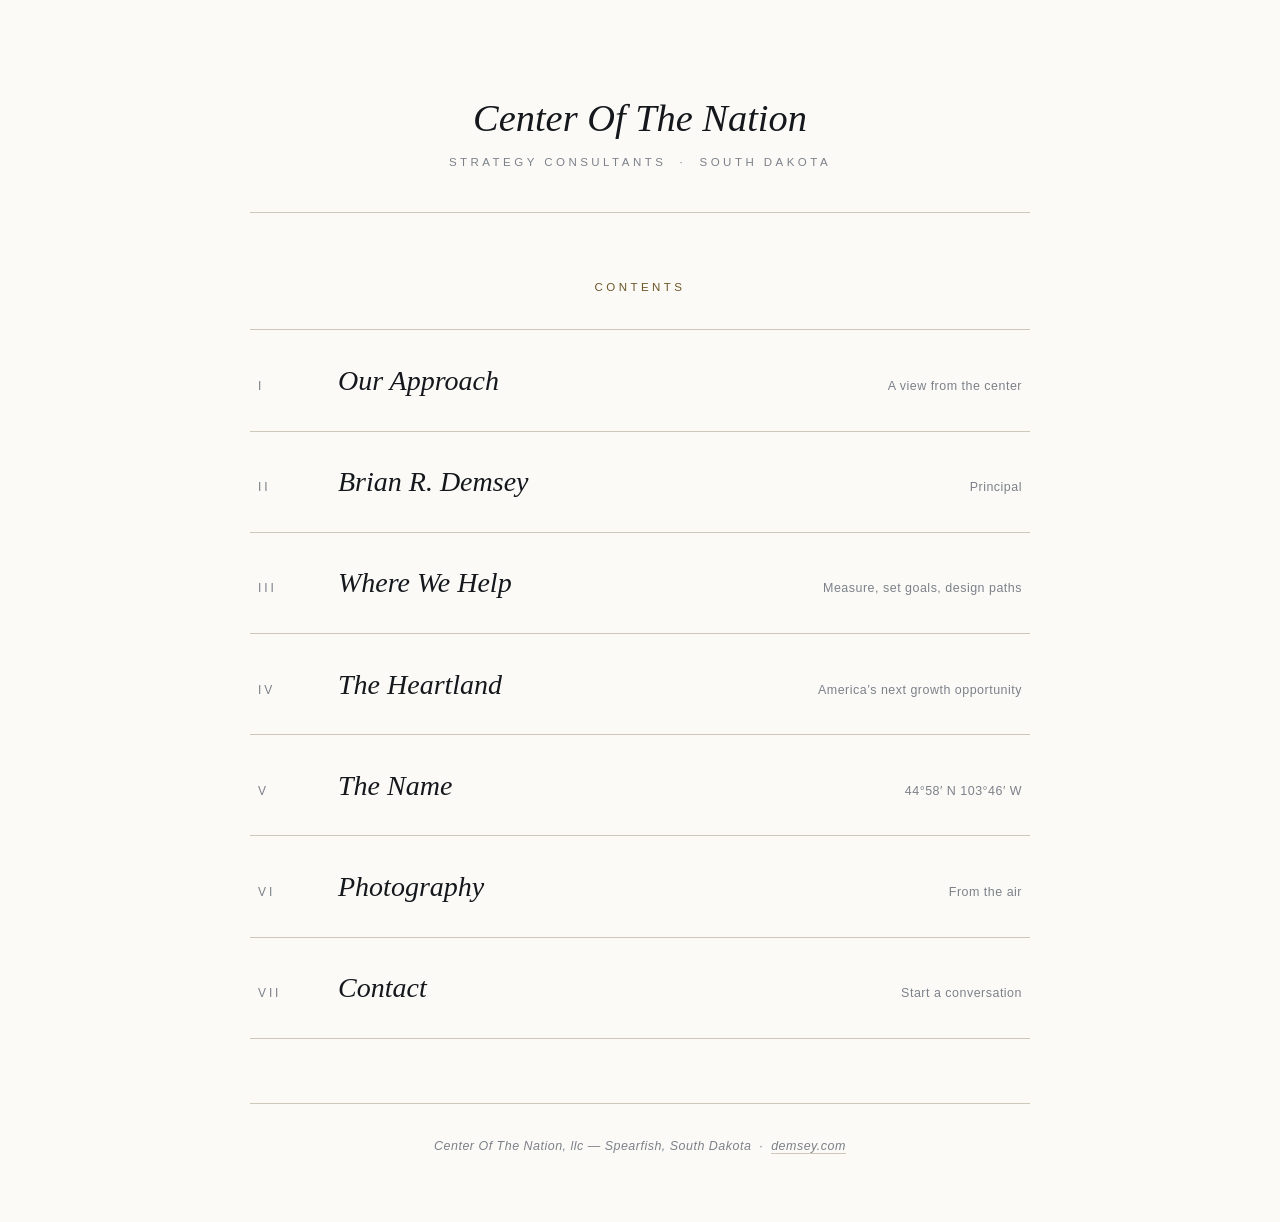
==== public/contents.html @ 354f13a3 "Photography: add deer photo with caption Co-Authored-By: Claude Sonnet 5.5 <noreply@anthropic.com> C" ====
<!DOCTYPE html>
<html lang="en">
<head>
  <meta charset="utf-8">
  <meta name="viewport" content="width=device-width, initial-scale=1">
  <title>Center Of The Nation — Strategy Consultants</title>
  <meta name="description" content="Center Of The Nation is a strategy consulting firm in the northern Black Hills of South Dakota. A 360 degree view, well researched and thought out, far from the big cities.">
  <meta name="author" content="Brian Demsey">
  <link rel="canonical" href="https://centeronstrategy.com/contents.html">
  <link rel="icon" href="assets/favicon.svg" type="image/svg+xml">

  <!-- Open Graph -->
  <meta property="og:type" content="website">
  <meta property="og:site_name" content="Center Of The Nation">
  <meta property="og:title" content="Center Of The Nation — Strategy Consultants">
  <meta property="og:description" content="A strategy consulting firm in the northern Black Hills of South Dakota. A 360 degree view, well researched and thought out.">
  <meta property="og:url" content="https://4458n10346w.com/">
    <meta property="og:locale" content="en_US">
  <meta name="twitter:card" content="summary_large_image">

  <link rel="stylesheet" href="site.css">
</head>
<body class="view-contents">

  <!-- ===================== VIEW: TABLE OF CONTENTS ===================== -->
  <section class="view toc-view" data-view="contents">
    <div class="toc-wrap">
      <div class="toc-brand">
        <div class="toc-brand-line">Center Of The Nation</div>
        <div class="toc-brand-sub">Strategy Consultants &nbsp;·&nbsp; South Dakota</div>
      </div>
      <div class="toc-eyebrow">Contents</div>
      <ol class="toc-list">
        <li>
          <a href="#firm" data-nav="firm">
            <span class="toc-num">I</span>
            <span class="toc-title">Our Approach</span>
            <span class="toc-hint">A view from the center</span>
          </a>
        </li>
        <li>
          <a href="#principal" data-nav="principal">
            <span class="toc-num">II</span>
            <span class="toc-title">Brian R. Demsey</span>
            <span class="toc-hint">Principal</span>
          </a>
        </li>
        <li>
          <a href="#work" data-nav="work">
            <span class="toc-num">III</span>
            <span class="toc-title">Where We Help</span>
            <span class="toc-hint">Measure, set goals, design paths</span>
          </a>
        </li>
        <li>
          <a href="#heartland" data-nav="heartland">
            <span class="toc-num">IV</span>
            <span class="toc-title">The Heartland</span>
            <span class="toc-hint">America&rsquo;s next growth opportunity</span>
          </a>
        </li>
        <li>
          <a href="#name" data-nav="name">
            <span class="toc-num">V</span>
            <span class="toc-title">The Name</span>
            <span class="toc-hint">44°58′ N 103°46′ W</span>
          </a>
        </li>
        <li>
          <a href="#photography" data-nav="photography">
            <span class="toc-num">VI</span>
            <span class="toc-title">Photography</span>
            <span class="toc-hint">From the air</span>
          </a>
        </li>
        <li>
          <a href="#contact" data-nav="contact">
            <span class="toc-num">VII</span>
            <span class="toc-title">Contact</span>
            <span class="toc-hint">Start a conversation</span>
          </a>
        </li>
      </ol>
      <div class="toc-footer">
        <div>Center Of The Nation, llc &mdash; Spearfish, South Dakota &nbsp;·&nbsp; <a href="https://demsey.com">demsey.com</a></div>
      </div>
    </div>
  </section>

  <!-- ===================== VIEW: I · CENTER OF THE NATION (THE FIRM) ===================== -->
  <section class="view section" data-view="firm">
    <div class="reading">
      <div class="eyebrow">I &nbsp;·&nbsp; Our Approach</div>
      <h2>A view from the center.</h2>
      <p class="opening">
        Center Of The Nation is a strategy consulting firm in the northern Black Hills of South Dakota, a short drive from the geographic center of the United States. Stand at that point, 44°58′ north, 103°46′ west, and every direction lies open before you. Nothing pulls you east or west, north or south. That is where we begin every engagement.
      </p>

      <h3>Three hundred sixty degrees</h3>
      <p>
        A strategy is only as good as the view behind it. Before we recommend anything, we look in every direction: customers and competitors, employees and owners, regulators and critics, the market as it is and as it is likely to become. We are neither left nor right. We hold no house view, follow no ideology, and have no product to sell. Our only interest is the decision in front of you.
      </p>

      <h3>Well researched</h3>
      <p>
        We start with the evidence, not the conclusion. We go to primary sources, build the numbers ourselves, and test them against the goals they have to support. When the facts are uncertain, we say so plainly and show how much it matters. You will always know what we know, what we don't, and how we got from one to the other.
      </p>

      <h3>Thought out</h3>
      <p>
        Good advice takes time. Our work is done by senior people who think a problem through rather than run it through a template. Every recommendation comes with its reasoning laid out, so you can challenge it, defend it to your board, and act on it with confidence.
      </p>

      <h3>Far from the big cities</h3>
      <p>
        We work from the northern Black Hills, a long way from the conference rooms of New York, Boston, and Washington, and from the consensus that forms inside them. Distance brings perspective. Out here, the horizon is wide, the noise is low, and there is room to think. We meet clients wherever they are, in person or across the table on a screen, and we bring that clarity with us.
      </p>

      <div class="panel">
        <div class="panel-eyebrow">The balance point</div>
        <p style="margin:0">The geographic center is the one place where all fifty states are held in balance. It is not a compromise between them. It is the point from which the whole can be seen. That is the view we offer our clients.</p>
      </div>

      <nav class="back-to-toc"><a href="#contents" data-nav="contents">Return to Contents</a></nav>
    </div>
  </section>

  <!-- ===================== VIEW: II · BRIAN R. DEMSEY ===================== -->
  <section class="view section section-alt" data-view="principal">
    <div class="reading">
      <div class="eyebrow">II &nbsp;·&nbsp; Principal</div>
      <h2>Brian R. Demsey.</h2>
      <p class="opening">
        For decades Brian has built things from a blank page: firms, systems, and companies. An actuary by training, he measures the risk before he takes it.
      </p>
      <p>Six examples show the range of the work.</p>

      <h3>An actuarial consulting firm, from scratch</h3>
      <p>
        He founded Brian R. Demsey &amp; Associates and built it from scratch into a practice providing actuarial consulting and technology advice to clients in insurance, healthcare, and financial services.
      </p>

      <h3>Demsey, Filliger &amp; Associates</h3>
      <p>
        The firm went on to provide actuarial services to more than 400 public sector entities, valuing the health and retirement benefits they had promised their employees and helping them plan to pay for them.
      </p>

      <h3>Partner, Ernst &amp; Young</h3>
      <p>
        For years he was a partner with Ernst &amp; Young, where he built a practice and managed a team of actuaries and executive compensation consultants.
      </p>

      <h3>The first benefits portal in the Fortune 100</h3>
      <p>
        He led the building of a unified benefits portal that gave employees one place to see and manage their benefits. It was the first of its kind among Fortune 100 companies.
      </p>

      <h3>RemoteNet Corporation</h3>
      <p>
        He founded RemoteNet to manage the computer networks of small companies remotely, giving them dependable support without an IT department of their own. Northrop Grumman also retained its services.
      </p>

      <h3>Hallucinations.cloud</h3>
      <p>
        His current venture puts the same question to eight leading AI language models at once, compares their answers, and derives the most accurate response. It is a practical answer to a troubling problem: machines that answer with complete confidence and are sometimes wrong.
      </p>

      <p class="fine-print">
        Brian Demsey is the author of <em>I Found the Bug! What AI Gets Right, What It Gets Wrong, and What We Can Do About It</em> (BRD Press, 2026). He has served on the boards of the Beckman Laser Institute, the Children's Hospital at Mission Viejo, and the Capistrano Unified School District, and lives in Spearfish, South Dakota.
      </p>

      <nav class="back-to-toc"><a href="#contents" data-nav="contents">Return to Contents</a></nav>
    </div>
  </section>

  <!-- ===================== VIEW: III · WHERE WE HELP ===================== -->
  <section class="view section" data-view="work">
    <div class="reading">
      <div class="eyebrow">III &nbsp;·&nbsp; Where We Help</div>
      <h2>Measure. Set goals. Design paths.</h2>
      <p class="opening">
        Every city and every business has strengths that already work. We measure them, help you set goals for the future, and design the paths that meet or exceed those goals.
      </p>

      <h3>Measure the strengths</h3>
      <p>
        We begin with a baseline of what the city or business already does well, drawn from its own data and published sources, with the measures stated plainly.
      </p>

      <h3>Set the goals</h3>
      <p>
        With the board and its leaders, we define where the community or company wants to be, and by when. A few goals, each with a measure and a date.
      </p>

      <h3>Design the paths</h3>
      <p>
        For each goal we lay out the routes that meet or exceed it, with the steps, partners, and checkpoints along the way, and we report progress on a regular schedule.
      </p>

      <h3>Education: what the future will require</h3>
      <p>
        The skills employers need will keep changing, and that asks a great deal of the university, the schools, and the adults who retrain. We measure how well programs fit local demand, set goals for the careers graduates can build close to home, and design the links between classroom and employer.
      </p>

      <h3>Health: providers and consumers</h3>
      <p>
        Healthcare is both a service a community depends on and an industry that employs it. We measure access to care and the condition of the provider workforce, set goals for both, and design ways to recruit and keep providers and to reach consumers closer to home.
      </p>

      <h3>Financial products and services</h3>
      <p>
        The way people save, borrow, insure, and pay is changing quickly. We measure how well local institutions serve households and businesses today, set goals for access to capital and financial security across a lifetime, and design how a community keeps pace with new products and services without leaving anyone behind.
      </p>

      <h3>Real estate development</h3>
      <p>
        What gets built decides what a place becomes. We measure the land, the housing supply, and the community&rsquo;s own plan, set goals for the mix of housing, commercial, and educational space, and design phased development that fits the plan and gives builders and investors clear expectations.
      </p>

      <nav class="back-to-toc"><a href="#contents" data-nav="contents">Return to Contents</a></nav>
    </div>
  </section>

  <!-- ===================== VIEW: IV · THE HEARTLAND ===================== -->
  <section class="view section section-alt" data-view="heartland">
    <div class="reading">
      <div class="eyebrow">IV &nbsp;·&nbsp; The Heartland</div>
      <h2>America&rsquo;s next growth opportunity.</h2>
      <p class="opening">
        In October 2026 the McKinsey Institute for Economic Mobility and Heartland Forward published <em>America&rsquo;s Next Growth Opportunity: An Investment-Ready Heartland</em>. Its argument is one we see every day from the middle of the country.
      </p>
      <figure class="photo-wide photo-cover">
        <a href="https://www.mckinsey.com/institute-for-economic-mobility/our-insights/americas-next-growth-opportunity-an-investment-ready-heartland" target="_blank" rel="noopener"><img src="photos/mckinsey-heartland-cover.jpg" alt="Cover of America&rsquo;s Next Growth Opportunity: An Investment-Ready Heartland, McKinsey Institute for Economic Mobility in collaboration with Heartland Forward, October 2026" loading="lazy"></a>
        <figcaption>McKinsey Institute for Economic Mobility and Heartland Forward, October 2026.</figcaption>
      </figure>
      <p>
        The report defines the heartland as twenty states across the center of the United States. Together they would rank as the third largest economy in the world, yet they draw only a small share of the nation&rsquo;s investment capital.
      </p>
      <figure class="photo-wide">
        <img src="photos/mckinsey-heartland-map.png" alt="Exhibit 1 from the report: map of the twenty heartland states, including South Dakota, with figures comparing the region&rsquo;s share of GDP, population, and micropolitan areas to its share of venture capital and fixed-capital lending" loading="lazy">
        <figcaption>Exhibit 1. Source: McKinsey &amp; Company, <em>America&rsquo;s Next Growth Opportunity: An Investment-Ready Heartland</em>, October 2026.</figcaption>
      </figure>
      <ul class="figures">
        <li>
          <span class="fig">35%</span>
          <span class="fig-text"><strong>Of U.S. GDP.</strong> The heartland produces more than a third of the nation&rsquo;s economic output.</span>
        </li>
        <li>
          <span class="fig">39%</span>
          <span class="fig-text"><strong>Of Americans.</strong> More than a third of the country lives there.</span>
        </li>
        <li>
          <span class="fig">~10%</span>
          <span class="fig-text"><strong>Of venture capital.</strong> Yet it received only about a tenth of U.S. venture investment from 2019 to 2024, and less than a third of fixed-capital lending.</span>
        </li>
        <li>
          <span class="fig">60%</span>
          <span class="fig-text"><strong>Of smaller cities.</strong> More than 60 percent of the nation&rsquo;s 538 micropolitan areas are in the heartland.</span>
        </li>
      </ul>

      <h3>Readiness, not just capital</h3>
      <p>
        The authors find that communities with similar assets often see very different results. What separates them is not what they have but how well they organize it into opportunities an investor can act on. The report measures this readiness in three dimensions: the economy, the community, and coordination among the institutions that serve it.
      </p>

      <h3>Why it matters to us</h3>
      <p>
        This is the work we were built for. Center Of The Nation helps communities, employers, and investors in the heartland take an honest measure of where they stand, decide where to focus, and make the case for investment with evidence rather than optimism.
      </p>

      <p class="fine-print">
        Figures are from the report. Read the full report at <a href="https://www.mckinsey.com/institute-for-economic-mobility/our-insights/americas-next-growth-opportunity-an-investment-ready-heartland" target="_blank" rel="noopener">mckinsey.com</a>.
      </p>

      <nav class="back-to-toc"><a href="#contents" data-nav="contents">Return to Contents</a></nav>
    </div>
  </section>

  <!-- ===================== VIEW: V · THE NAME ===================== -->
  <section class="view section" data-view="name">
    <div class="reading">
      <div class="eyebrow">V &nbsp;·&nbsp; The Name</div>
      <h2>44°58′ N 103°46′ W.</h2>
      <p class="opening">
        About twenty miles north of Belle Fourche, South Dakota, in a pasture in Butte County, lies the geographic center of the United States: all fifty states, from Maine to Hawaii and Alaska.
      </p>
      <p>
        Its coordinates are 44°58′ north, 103°46′ west. Written without the symbols, they become this address: 4458N 10346W. The firm takes its name from the place.
      </p>
      <p>
        There is no town at the center, only a survey marker, a flag, and open prairie in every direction. It is a fitting reminder of how we work: no pull toward any coast or camp, and a clear view of the whole.
      </p>
      <nav class="back-to-toc"><a href="#contents" data-nav="contents">Return to Contents</a></nav>
    </div>
  </section>

  <!-- ===================== VIEW: VI · PHOTOGRAPHY ===================== -->
  <section class="view section section-alt" data-view="photography">
    <div class="reading">
      <div class="eyebrow">VI &nbsp;·&nbsp; Photography</div>
      <h2>From the air.</h2>
      <p>
        The view on the opening page looks down on the middle of the continent. The ring at its center marks 44°58′N 103°46′W, just east of where Montana, Wyoming, and South Dakota meet.
      </p>
      <p>
        Drone photography of the marker and the surrounding prairie is coming soon.
      </p>
      <figure class="photo-wide">
        <div class="map-frame">
          <img src="photos/hero-aerial.jpg" alt="Satellite view of the western and central United States with state outlines, centered on the geographic center of the nation" loading="lazy">
          <div class="hero-mark map-mark" aria-hidden="true"></div>
        </div>
        <figcaption>Satellite view centered on 44°58′N 103°46′W. Imagery: Esri, Maxar, Earthstar Geographics. State boundaries: U.S. Census Bureau.</figcaption>
      </figure>
      <h2 class="subhead-ground">And from the ground.</h2>
      <figure class="photo-wide photo-deer">
        <img src="photos/deer-looking-back.jpg" alt="A mule deer buck with velvet antlers looks back over its shoulder in tall grass at sunrise, with the hills of the northern Black Hills behind" width="1667" height="943" loading="lazy">
        <figcaption>Taken less than ten feet from our home in Spearfish with views to Wyoming and North Dakota.</figcaption>
      </figure>
      <figure class="photo-wide photo-collage">
        <img src="photos/eschenbaum-farm-collage-alt.jpg?v=2" alt="Three photographs from 172nd Street near Orient, South Dakota: a painted rock with eyes in a pasture, a rock painted as a cat beside a harvested field, and the Eschenbaum mailbox in tall grass" loading="lazy">
        <figcaption>Along 172nd Street, Orient, South Dakota. July 2022.</figcaption>
      </figure>
      <nav class="back-to-toc"><a href="#contents" data-nav="contents">Return to Contents</a></nav>
    </div>
  </section>

  <!-- ===================== VIEW: VII · CONTACT ===================== -->
  <section class="view section" data-view="contact">
    <div class="reading">
      <div class="eyebrow">VII &nbsp;·&nbsp; Contact</div>
      <h2>Start a conversation.</h2>
      <p>
        Tell us a little about the decision in front of you. Messages come directly to Brian Demsey in Spearfish, South Dakota, and every one receives a reply.
      </p>
      <form class="inquire-form" id="contact-form" action="https://api.web3forms.com/submit" method="POST">
                <input type="hidden" name="access_key" value="094b4d7e-981d-46a7-bbdc-254071bdde27">
        <input type="hidden" name="subject" value="Center Of The Nation - inquiry">
        <input type="hidden" name="from_name" value="4458n10346w.com">
        <input type="checkbox" name="botcheck" class="botcheck" tabindex="-1" autocomplete="off">
        <div class="row">
          <div class="field">
            <label for="f-name">Name</label>
            <input type="text" id="f-name" name="name" required>
          </div>
          <div class="field">
            <label for="f-email">Email</label>
            <input type="email" id="f-email" name="email" required>
          </div>
        </div>
        <div class="field">
          <label for="f-message">Message</label>
          <textarea id="f-message" name="message" required></textarea>
        </div>
        <button type="submit" class="submit">Send</button>
        <p class="form-note" id="form-note" role="status" aria-live="polite"></p>
      </form>
      <nav class="back-to-toc"><a href="#contents" data-nav="contents">Return to Contents</a></nav>
      <div class="section-footer">&copy; 2026 Center Of The Nation, llc</div>
    </div>
  </section>

  <script>
    // View routing: one section visible at a time, driven by the URL hash
    (function () {
      var views = document.querySelectorAll('[data-view]');
      var VALID = {};
      views.forEach(function (v) { VALID[v.getAttribute('data-view')] = v; });

      function show(name, opts) {
        opts = opts || {};
        if (!VALID[name]) name = 'contents';
        views.forEach(function (v) {
          v.classList.toggle('active', v.getAttribute('data-view') === name);
        });
        document.body.className = 'view-' + name;
        window.scrollTo(0, 0);
        if (opts.updateHash !== false) {
          var newHash = (name === 'contents') ? '' : ('#' + name);
          if (('#' + name) !== location.hash && !(name === 'contents' && !location.hash)) {
            history.pushState({ view: name }, '', newHash || location.pathname);
          }
        }
      }

      function currentFromHash() {
        var h = location.hash.replace('#', '');
        return VALID[h] ? h : 'contents';
      }

      document.addEventListener('click', function (ev) {
        var a = ev.target.closest('[data-nav]');
        if (!a) return;
        ev.preventDefault();
        show(a.getAttribute('data-nav'), { updateHash: true });
      });

      window.addEventListener('popstate', function () {
        show(currentFromHash(), { updateHash: false });
      });

      show(currentFromHash(), { updateHash: false });
    })();

    // Contact form via Web3Forms
    (function () {
      var form = document.getElementById('contact-form');
      var note = document.getElementById('form-note');
      var button = form.querySelector('button[type="submit"]');
      form.addEventListener('submit', function (e) {
        e.preventDefault();
        button.disabled = true;
        note.className = 'form-note';
        note.textContent = 'Sending...';
        fetch(form.action, {
          method: 'POST',
          headers: { 'Accept': 'application/json' },
          body: new FormData(form)
        }).then(function (r) { return r.json(); }).then(function (data) {
          if (!data.success) throw new Error(data.message || 'Send failed');
          form.reset();
          note.className = 'form-note ok';
          note.textContent = 'Thank you. Your message was sent.';
        }).catch(function () {
          note.className = 'form-note err';
          note.textContent = 'Sorry, your message could not be sent. Please email bdemsey@gmail.com.';
        }).then(function () {
          button.disabled = false;
        });
      });
    })();
  </script>

</body>
</html>
---- public/site.css ----
/* =====================================================
   4458n10346w.com — the geographic center of the United States
   Landing gate, table of contents, one reading view per section.
   Serif body, restrained brass accent, generous air.
   ===================================================== */

:root {
  --bg: #fbfaf7;
  --bg-deep: #f2eee5;
  --ink: #14171b;
  --ink-soft: #3a3f47;
  --muted: #7c8189;
  --line: #cec8b8;
  --accent: #9a7c3f;
  --accent-deep: #6d5628;
  --max-page: 1200px;
  --reading: 660px;
  --serif: "Cormorant Garamond", "Garamond", "Sabon", "Iowan Old Style", "Georgia", Cambria, "Times New Roman", serif;
  --sans: "Inter", -apple-system, BlinkMacSystemFont, "Segoe UI", Roboto, Helvetica, Arial, sans-serif;
}

* { box-sizing: border-box; }
html, body { margin: 0; padding: 0; }

/* ===================== VIEW ROUTING ===================== */
.view { display: none !important; }
.view.active { display: block !important; }

body {
  background: var(--bg);
  color: var(--ink);
  font-family: var(--serif);
  font-size: 19px;
  line-height: 1.75;
  font-feature-settings: "liga" on, "onum" on;
  -webkit-font-smoothing: antialiased;
  -moz-osx-font-smoothing: grayscale;
}

a { color: var(--ink); text-decoration: none; }
a:hover { color: var(--accent-deep); }
img { max-width: 100%; height: auto; display: block; }
::selection { background: var(--accent); color: #fff; }

/* ===================== HERO / GATE ===================== */
.hero {
  position: relative;
  width: 100%;
  height: 100vh;
  min-height: 560px;
  overflow: hidden;
  background: #000;
}
.hero > img {
  width: 100%;
  height: 100%;
  object-fit: cover;
  object-position: center center;
}
.hero::after {
  content: "";
  position: absolute;
  inset: 0;
  background: linear-gradient(to bottom, rgba(0,0,0,0.15) 0%, rgba(0,0,0,0) 35%, rgba(0,0,0,0) 55%, rgba(0,0,0,0.6) 100%);
  pointer-events: none;
}
/* Marks the exact point, which sits at the center of the aerial frame */
.hero-mark {
  position: absolute;
  left: 50%;
  top: 50%;
  width: 34px;
  height: 34px;
  margin: -17px 0 0 -17px;
  border: 1px solid rgba(255,255,255,0.85);
  border-radius: 50%;
  z-index: 1;
  pointer-events: none;
}
.hero-mark::after {
  content: "";
  position: absolute;
  left: 50%;
  top: 50%;
  width: 6px;
  height: 6px;
  margin: -3px 0 0 -3px;
  border-radius: 50%;
  background: #fff;
}
.hero-inner {
  position: absolute;
  inset: 0;
  z-index: 2;
  display: flex;
  flex-direction: column;
  align-items: flex-start;
  justify-content: flex-end;
  color: #fff;
  padding: 0 1.5rem 2.5rem 12vw;
  text-shadow: 0 2px 30px rgba(0,0,0,0.6);
}
.hero-eyebrow {
  font-style: italic;
  font-size: clamp(1.35rem, 2.6vw, 1.9rem);
  letter-spacing: 0.05em;
  color: rgba(255,255,255,0.95);
  margin-bottom: 0.5rem;
  line-height: 1.15;
}
.wordmark {
  font-weight: 400;
  font-style: italic;
  font-size: clamp(1.9rem, 4.2vw, 3rem);
  line-height: 1.1;
  margin: 0 0 0.4rem 0;
}
.wordmark-sub {
  font-family: var(--sans);
  font-size: 0.82rem;
  letter-spacing: 0.28em;
  text-transform: uppercase;
  color: rgba(255,255,255,0.9);
  margin-bottom: 1.25rem;
}
.hero-enter {
  display: inline-block;
  font-family: var(--sans);
  font-size: 0.78rem;
  letter-spacing: 0.28em;
  text-transform: uppercase;
  color: #fff;
  padding: 0.35rem 0;
  border-bottom: 1px solid rgba(255,255,255,0.6);
  transition: border-color 0.2s ease, letter-spacing 0.25s ease;
}
.hero-enter:hover {
  color: #fff;
  border-bottom-color: #fff;
  letter-spacing: 0.34em;
}
.hero-credit {
  position: absolute;
  right: 1rem;
  bottom: 0.75rem;
  z-index: 2;
  font-family: var(--sans);
  font-size: 0.65rem;
  color: rgba(255,255,255,0.6);
  letter-spacing: 0.04em;
}

/* ===================== TOC VIEW ===================== */
.toc-view {
  min-height: 100vh;
  background: var(--bg);
  padding: 6rem 1.5rem 4rem 1.5rem;
}
.toc-wrap {
  max-width: 780px;
  margin: 0 auto;
}
.toc-brand {
  text-align: center;
  margin-bottom: 4rem;
  padding-bottom: 2.5rem;
  border-bottom: 1px solid var(--line);
}
.toc-brand-line {
  font-style: italic;
  font-size: clamp(1.6rem, 3.4vw, 2.4rem);
  line-height: 1.15;
}
.toc-brand-sub {
  font-family: var(--sans);
  font-size: 0.72rem;
  letter-spacing: 0.3em;
  text-transform: uppercase;
  color: var(--muted);
  margin-top: 0.75rem;
}
.toc-eyebrow, .eyebrow {
  font-family: var(--sans);
  font-size: 0.72rem;
  letter-spacing: 0.3em;
  text-transform: uppercase;
  color: var(--accent-deep);
}
.toc-eyebrow { margin-bottom: 2rem; text-align: center; }
.eyebrow { margin-bottom: 1.75rem; }
.toc-list {
  list-style: none;
  margin: 0;
  padding: 0;
}
.toc-list li { border-bottom: 1px solid var(--line); }
.toc-list li:first-child { border-top: 1px solid var(--line); }
.toc-list a {
  display: grid;
  grid-template-columns: 3.5rem 1fr auto;
  align-items: baseline;
  gap: 1.5rem;
  padding: 1.6rem 0.5rem;
  transition: padding 0.2s ease;
}
.toc-list a:hover { padding-left: 1.5rem; }
.toc-num {
  font-family: var(--sans);
  font-size: 0.75rem;
  letter-spacing: 0.24em;
  color: var(--muted);
}
.toc-title {
  font-style: italic;
  font-size: clamp(1.35rem, 2.4vw, 1.75rem);
  color: var(--ink);
  transition: color 0.2s ease;
}
.toc-list a:hover .toc-title { color: var(--accent-deep); }
.toc-hint {
  font-family: var(--sans);
  font-size: 0.78rem;
  color: var(--muted);
  letter-spacing: 0.04em;
  text-align: right;
}
.toc-footer, .section-footer {
  text-align: center;
  font-family: var(--sans);
  font-size: 0.78rem;
  color: var(--muted);
  letter-spacing: 0.04em;
  font-style: italic;
}
.toc-footer {
  margin-top: 4rem;
  padding-top: 2rem;
  border-top: 1px solid var(--line);
}
.toc-footer a { color: var(--muted); border-bottom: 1px solid var(--line); }
.section-footer { margin-top: 2rem; }

/* ===================== READING VIEWS ===================== */
.section { padding: 8rem 1.5rem; }
.section-alt { background: var(--bg-deep); }
.reading {
  max-width: var(--reading);
  margin: 0 auto;
}
h1 { margin: 0; }
h2 {
  font-weight: 400;
  font-style: italic;
  font-size: clamp(1.9rem, 3.6vw, 2.9rem);
  line-height: 1.15;
  margin: 0 0 2rem 0;
}
h3 {
  font-weight: 400;
  font-style: italic;
  font-size: 1.45rem;
  margin: 2.5rem 0 0.75rem 0;
}
.opening {
  font-size: clamp(1.25rem, 2.2vw, 1.55rem);
  line-height: 1.6;
  color: var(--ink);
}
.section p {
  margin: 0 0 1.4rem 0;
  color: var(--ink-soft);
}
.section a:not([data-nav]) {
  color: var(--accent-deep);
  border-bottom: 1px solid var(--line);
}
.fine-print {
  font-size: 0.88rem;
  color: var(--muted);
  font-style: italic;
  margin-top: 2rem;
  padding-top: 1.5rem;
  border-top: 1px solid var(--line);
}

/* Coordinate figures (II) */
.figures {
  list-style: none;
  margin: 2.5rem 0;
  padding: 0;
  border-top: 1px solid var(--line);
}
.figures li {
  display: grid;
  grid-template-columns: 7rem 1fr;
  gap: 1.5rem;
  align-items: baseline;
  padding: 1.4rem 0;
  border-bottom: 1px solid var(--line);
}
.figures .fig {
  font-size: 2.4rem;
  line-height: 1;
  color: var(--accent-deep);
}
.figures .fig-text { color: var(--ink-soft); line-height: 1.6; }
.figures .fig-text strong { color: var(--ink); font-weight: 600; }

/* Timeline (III) */
.timeline {
  list-style: none;
  margin: 2.5rem 0 0 0;
  padding: 0;
}
.timeline li {
  display: grid;
  grid-template-columns: 5rem 1fr;
  gap: 1.5rem;
  padding: 1.6rem 0;
  border-bottom: 1px solid var(--line);
}
.timeline li:first-child { border-top: 1px solid var(--line); }
.timeline .when {
  font-family: var(--sans);
  font-size: 0.8rem;
  letter-spacing: 0.2em;
  color: var(--accent-deep);
  padding-top: 0.35rem;
}
.timeline .what { color: var(--ink-soft); line-height: 1.6; }
.timeline .what strong {
  display: block;
  font-style: italic;
  font-weight: 400;
  font-size: 1.3rem;
  color: var(--ink);
  margin-bottom: 0.3rem;
}

/* Fact panel and advisory */
.panel {
  margin: 2.5rem 0;
  padding: 2.25rem 2.5rem;
  background: #fff;
  border: 1px solid var(--line);
  position: relative;
}
.panel::before {
  content: "";
  position: absolute;
  top: -1px; left: -1px;
  width: 44px;
  height: 4px;
  background: var(--accent);
}
.panel-eyebrow {
  font-family: var(--sans);
  font-size: 0.72rem;
  letter-spacing: 0.3em;
  text-transform: uppercase;
  color: var(--accent-deep);
  margin-bottom: 1rem;
}
.panel dl { margin: 0; }
.panel dt {
  font-family: var(--sans);
  font-size: 0.7rem;
  letter-spacing: 0.24em;
  text-transform: uppercase;
  color: var(--muted);
  margin-top: 1rem;
}
.panel dt:first-child { margin-top: 0; }
.panel dd { margin: 0.15rem 0 0 0; color: var(--ink); }
.advisory {
  margin: 2.5rem 0;
  padding: 1.75rem 2rem;
  background: #fff;
  border-left: 3px solid var(--accent);
  border-top: 1px solid var(--line);
  border-right: 1px solid var(--line);
  border-bottom: 1px solid var(--line);
}
.advisory-head {
  font-family: var(--sans);
  font-size: 0.72rem;
  letter-spacing: 0.24em;
  text-transform: uppercase;
  color: var(--accent-deep);
  margin-bottom: 1rem;
}
.advisory p:last-child { margin-bottom: 0; }

/* Directions (VI) */
ol.route {
  list-style: none;
  counter-reset: step;
  margin: 2rem 0 3rem 0;
  padding: 0;
}
ol.route li {
  counter-increment: step;
  position: relative;
  padding: 0 0 1.4rem 3.4rem;
  margin: 0 0 1.4rem 0;
  border-bottom: 1px solid var(--line);
  color: var(--ink-soft);
  font-size: 1.05rem;
  line-height: 1.55;
}
ol.route li:last-child { border-bottom: none; margin-bottom: 0; padding-bottom: 0; }
ol.route li::before {
  content: counter(step);
  position: absolute;
  left: 0;
  top: 0.05em;
  width: 2.1rem;
  height: 2.1rem;
  line-height: 1.95rem;
  text-align: center;
  border: 1px solid var(--line);
  border-radius: 50%;
  font-family: var(--sans);
  font-size: 0.85rem;
  color: var(--muted);
  background: var(--bg);
}
.map-link {
  display: inline-block;
  font-family: var(--sans);
  font-size: 0.78rem;
  letter-spacing: 0.24em;
  text-transform: uppercase;
  padding: 0.5rem 0;
}

/* Photography (VIII) */
.photo-wide { margin: 3rem 0 0 0; }
.photo-wide img { width: 100%; border: 1px solid var(--line); }
.photo-cover { max-width: 340px; margin: 2.5rem auto; }
.photo-collage img { border: 0; }
.photo-wide figcaption {
  margin-top: 0.85rem;
  font-family: var(--sans);
  font-size: 0.8rem;
  color: var(--muted);
  font-style: italic;
  text-align: center;
}

/* ===================== FORM (IX) ===================== */
.inquire-form {
  margin-top: 2.5rem;
  padding: 2.75rem 2.5rem;
  background: #fff;
  border: 1px solid var(--line);
  position: relative;
}
.inquire-form::before {
  content: "";
  position: absolute;
  top: -1px; left: -1px;
  width: 44px;
  height: 4px;
  background: var(--accent);
}
.inquire-form .row {
  display: grid;
  grid-template-columns: 1fr 1fr;
  gap: 1.25rem;
}
.botcheck { display: none; }
.field { margin-bottom: 1.25rem; }
.field label {
  display: block;
  font-family: var(--sans);
  font-size: 0.7rem;
  letter-spacing: 0.24em;
  text-transform: uppercase;
  color: var(--muted);
  margin-bottom: 0.45rem;
}
.field input, .field textarea {
  width: 100%;
  padding: 0.75rem 0.9rem;
  font: inherit;
  font-size: 1rem;
  color: var(--ink);
  background: var(--bg);
  border: 1px solid var(--line);
  border-radius: 0;
  outline: none;
  transition: border-color 0.15s ease, background 0.15s ease;
}
.field input:focus, .field textarea:focus { border-color: var(--accent); background: #fff; }
.field textarea { resize: vertical; min-height: 6rem; }
.submit {
  display: inline-block;
  padding: 0.85rem 2.4rem;
  font-family: var(--sans);
  font-size: 0.78rem;
  letter-spacing: 0.24em;
  text-transform: uppercase;
  color: #fff;
  background: var(--ink);
  border: 1px solid var(--ink);
  border-radius: 0;
  cursor: pointer;
  transition: background 0.2s ease, border-color 0.2s ease;
}
.submit:hover { background: var(--accent-deep); border-color: var(--accent-deep); }
.submit:disabled { opacity: 0.6; cursor: default; }
.form-note {
  margin-top: 1.25rem;
  font-size: 0.95rem;
  color: var(--muted);
  font-style: italic;
}
.form-note.ok { color: #2a7a3f; }
.form-note.err { color: #a04040; }

/* ===================== BACK TO TOC ===================== */
.back-to-toc {
  margin-top: 5rem;
  padding-top: 2.5rem;
  border-top: 1px solid var(--line);
  text-align: center;
}
.back-to-toc a {
  display: inline-block;
  font-family: var(--sans);
  font-size: 0.75rem;
  letter-spacing: 0.28em;
  text-transform: uppercase;
  padding: 0.3rem 0;
  border-bottom: 1px solid var(--line);
  transition: border-color 0.2s ease, letter-spacing 0.25s ease;
}
.back-to-toc a:hover {
  border-bottom-color: var(--accent-deep);
  letter-spacing: 0.32em;
}

/* ===================== RESPONSIVE ===================== */
@media (max-width: 640px) {
  body { font-size: 18px; }
  .section { padding: 5rem 1.25rem; }
  .toc-view { padding: 4rem 1.25rem 3rem 1.25rem; }
  .hero-inner { padding: 0 1.25rem 3rem 1.25rem; }
  .toc-list a { grid-template-columns: 2.5rem 1fr; gap: 1rem; padding: 1.2rem 0.25rem; }
  .toc-hint { display: none; }
  .figures li { grid-template-columns: 5rem 1fr; gap: 1rem; }
  .figures .fig { font-size: 1.9rem; }
  .timeline li { grid-template-columns: 1fr; gap: 0.25rem; }
  .panel, .inquire-form { padding: 1.75rem 1.25rem; }
  .inquire-form .row { grid-template-columns: 1fr; gap: 0; }
}

@media (prefers-reduced-motion: reduce) {
  * { transition: none !important; }
}
.subhead-ground { margin-top: 4rem; }
.subhead-ground + .photo-collage { margin-top: 1.5rem; }
/* Ring over the Photography map, marking 44°58′N 103°46′W at the image center */
.map-frame { position: relative; }
.map-frame img { display: block; }
.map-mark { width: 26px; height: 26px; margin: -13px 0 0 -13px; }
.map-mark::after { width: 5px; height: 5px; margin: -2.5px 0 0 -2.5px; }
.subhead-ground + .photo-deer { margin-top: 1.5rem; }
.photo-deer { margin-bottom: 0; }
.photo-deer + .photo-collage { margin-top: 3rem; }
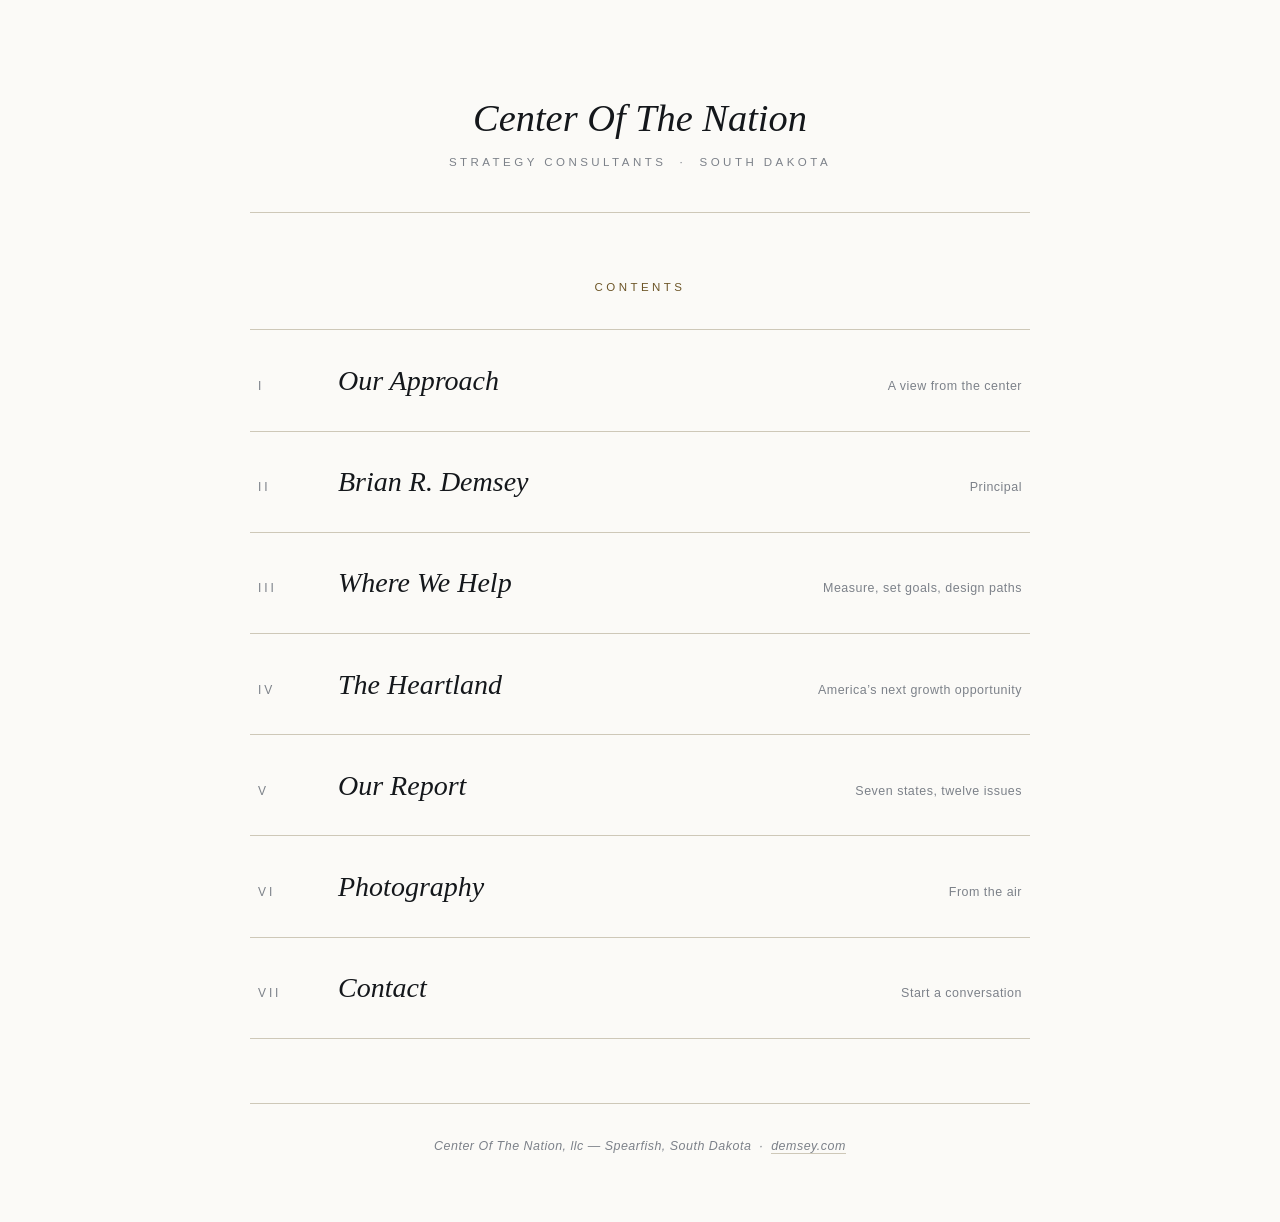
==== commit 1c19f313: "Replace The Name with Our Report: seven-state ratings chart Co-Authored-By: Claude Sonnet 5.5 <norep" ====
--- a/public/contents.html
+++ b/public/contents.html
@@ -60,10 +60,10 @@
           </a>
         </li>
         <li>
-          <a href="#name" data-nav="name">
+          <a href="#report" data-nav="report">
             <span class="toc-num">V</span>
-            <span class="toc-title">The Name</span>
-            <span class="toc-hint">44°58′ N 103°46′ W</span>
+            <span class="toc-title">Our Report</span>
+            <span class="toc-hint">Seven states, twelve issues</span>
           </a>
         </li>
         <li>
@@ -278,19 +278,60 @@
   </section>
 
   <!-- ===================== VIEW: V · THE NAME ===================== -->
-  <section class="view section" data-view="name">
-    <div class="reading">
-      <div class="eyebrow">V &nbsp;·&nbsp; The Name</div>
-      <h2>44°58′ N 103°46′ W.</h2>
+  <section class="view section" data-view="report">
+    <div class="reading">
+      <div class="eyebrow">V &nbsp;·&nbsp; Our Report</div>
+      <h2>Seven states, twelve issues.</h2>
       <p class="opening">
-        About twenty miles north of Belle Fourche, South Dakota, in a pasture in Butte County, lies the geographic center of the United States: all fifty states, from Maine to Hawaii and Alaska.
-      </p>
-      <p>
-        Its coordinates are 44°58′ north, 103°46′ west. Written without the symbols, they become this address: 4458N 10346W. The firm takes its name from the place.
-      </p>
-      <p>
-        There is no town at the center, only a survey marker, a flag, and open prairie in every direction. It is a fitting reminder of how we work: no pull toward any coast or camp, and a clear view of the whole.
-      </p>
+        We studied the economic development organizations and the development issues of the seven states around South Dakota: Iowa, Minnesota, Montana, Nebraska, North Dakota, South Dakota and Wyoming. The aim is to see where each place stands, and where the same problems repeat from one state to the next.
+      </p>
+
+      <h3>What we looked at</h3>
+      <p>
+        For each state we identified the statewide association of economic developers and the state economic development agency, the two bodies that reach local development groups. We then reviewed the groups themselves and the growth and development issues each state faces, drawing on public data and each state&rsquo;s own published sources.
+      </p>
+
+      <h3>What we measured</h3>
+      <p>
+        We rated twelve development issues in each state from 1 to 5, where 5 is very high priority. Each rating weighs three things: how severe the problem is, how widely it reaches across the state, and whether it is getting worse. The chart below shows the result.
+      </p>
+
+      <div class="matrix-legend" aria-hidden="true">
+        <span class="r5">5 Very high</span><span class="r4">4 High</span><span class="r3">3 Moderate</span><span class="r2">2 Low</span><span class="r1">1 Very low</span>
+      </div>
+      <div class="matrix-wrap"><table class="matrix"><thead><tr><th scope="col">Development issue</th><th scope="col">Iowa</th><th scope="col">Minnesota</th><th scope="col">Montana</th><th scope="col">Nebraska</th><th scope="col">North Dakota</th><th scope="col">South Dakota</th><th scope="col">Wyoming</th><th scope="col">Average</th></tr></thead><tbody>
+<tr><th scope="row">Labor shortage</th><td class="r3">3</td><td class="r3">3</td><td class="r3">3</td><td class="r4">4</td><td class="r5">5</td><td class="r5">5</td><td class="r4">4</td><td class="avg">3.9</td></tr>
+<tr><th scope="row">Joblessness and job loss</th><td class="r2">2</td><td class="r4">4</td><td class="r2">2</td><td class="r2">2</td><td class="r1">1</td><td class="r1">1</td><td class="r3">3</td><td class="avg">2.1</td></tr>
+<tr><th scope="row">Housing</th><td class="r2">2</td><td class="r3">3</td><td class="r5">5</td><td class="r4">4</td><td class="r2">2</td><td class="r4">4</td><td class="r4">4</td><td class="avg">3.4</td></tr>
+<tr><th scope="row">Child care</th><td class="r2">2</td><td class="r4">4</td><td class="r5">5</td><td class="r4">4</td><td class="r4">4</td><td class="r4">4</td><td class="r4">4</td><td class="avg">3.9</td></tr>
+<tr><th scope="row">Property tax and local finance</th><td class="r4">4</td><td class="r3">3</td><td class="r4">4</td><td class="r4">4</td><td class="r3">3</td><td class="r3">3</td><td class="r3">3</td><td class="avg">3.4</td></tr>
+<tr><th scope="row">Electric power and data centers</th><td class="r3">3</td><td class="r2">2</td><td class="r4">4</td><td class="r3">3</td><td class="r4">4</td><td class="r4">4</td><td class="r5">5</td><td class="avg">3.6</td></tr>
+<tr><th scope="row">Farm economy</th><td class="r5">5</td><td class="r4">4</td><td class="r4">4</td><td class="r3">3</td><td class="r5">5</td><td class="r4">4</td><td class="na">n/a</td><td class="avg">4.2</td></tr>
+<tr><th scope="row">Rural health care and Medicaid</th><td class="r4">4</td><td class="r4">4</td><td class="r4">4</td><td class="r3">3</td><td class="r3">3</td><td class="r4">4</td><td class="r5">5</td><td class="avg">3.9</td></tr>
+<tr><th scope="row">Population and aging</th><td class="r4">4</td><td class="r2">2</td><td class="r3">3</td><td class="r3">3</td><td class="r2">2</td><td class="r3">3</td><td class="r4">4</td><td class="avg">3.0</td></tr>
+<tr><th scope="row">Water supply and quality</th><td class="r5">5</td><td class="na">n/a</td><td class="na">n/a</td><td class="na">n/a</td><td class="na">n/a</td><td class="r5">5</td><td class="na">n/a</td><td class="avg">5.0</td></tr>
+<tr><th scope="row">Tribal populations and economies</th><td class="na">n/a</td><td class="r3">3</td><td class="r4">4</td><td class="r3">3</td><td class="r4">4</td><td class="r5">5</td><td class="r4">4</td><td class="avg">3.8</td></tr>
+<tr><th scope="row">Resource, industrial and major projects</th><td class="r3">3</td><td class="r4">4</td><td class="r3">3</td><td class="r5">5</td><td class="r3">3</td><td class="r2">2</td><td class="r4">4</td><td class="avg">3.4</td></tr>
+<tr class="total"><th scope="row">Average across issues</th><td class="avg">3.4</td><td class="avg">3.3</td><td class="avg">3.7</td><td class="avg">3.5</td><td class="avg">3.3</td><td class="avg">3.7</td><td class="avg">4.0</td><td></td></tr></tbody></table></div>
+      <p class="fine-print" style="margin-top:1.25rem">
+        A gray n/a means the issue was not a topic for that state, which is a gap in our coverage and not a finding that the issue is absent. Averages use only rated cells.
+      </p>
+
+      <h3>What it shows</h3>
+      <ul class="report-points">
+        <li>Water supply and quality has the highest average, though it was rated in only two states, Iowa and South Dakota.</li>
+        <li>The farm economy averages 4.2 and rates high or very high in five of the six states where it was rated.</li>
+        <li>Child care rates high or very high in six of seven states.</li>
+        <li>A tight labor market rates high or very high in four of seven, and is most acute in North Dakota and South Dakota.</li>
+        <li>Joblessness is the lowest concern at 2.1. The states have more jobs than workers.</li>
+        <li>State averages are close, from 3.3 to 4.0, so the differences between issues tell more than the differences between states.</li>
+      </ul>
+      <p class="fine-print">
+        The ratings are our judgment, built from the evidence in each state&rsquo;s chapter. They are not an official index, and they compare the seven states with one another.
+      </p>
+
+      <p style="margin-top:2.5rem"><a href="#contact" data-nav="contact" class="report-request">Request our report</a></p>
+
       <nav class="back-to-toc"><a href="#contents" data-nav="contents">Return to Contents</a></nav>
     </div>
   </section>
--- a/public/site.css
+++ b/public/site.css
@@ -569,3 +569,21 @@
 .subhead-ground + .photo-deer { margin-top: 1.5rem; }
 .photo-deer { margin-bottom: 0; }
 .photo-deer + .photo-collage { margin-top: 3rem; }
+
+/* Our Report (V): ratings matrix */
+.matrix-wrap { overflow-x: auto; margin: 1.5rem 0 0 0; -webkit-overflow-scrolling: touch; }
+.matrix { border-collapse: collapse; width: 100%; min-width: 640px; font-family: var(--sans); font-size: 0.78rem; }
+.matrix th, .matrix td { padding: 0.55rem 0.4rem; text-align: center; border: 2px solid var(--bg-deep); }
+.matrix thead th { background: var(--ink); color: #fff; font-weight: 500; font-size: 0.68rem; letter-spacing: 0.04em; }
+.matrix tbody th { text-align: left; font-weight: 400; background: #fff; color: var(--ink-soft); padding-left: 0.7rem; min-width: 11rem; }
+.matrix td { font-weight: 600; color: #14171b; }
+.matrix td.avg { background: #fff; color: var(--ink); }
+.matrix td.na { background: #e6e3da; color: #8a8f96; font-weight: 400; }
+.matrix tr.total th, .matrix tr.total td { border-top: 2px solid var(--line); }
+.r5 { background: #c0392b; } .r4 { background: #e58e5b; } .r3 { background: #f2d16b; } .r2 { background: #b7d38a; } .r1 { background: #6fb57a; }
+.matrix td.r5, .matrix-legend .r5 { color: #fff; }
+.matrix-legend { display: flex; flex-wrap: wrap; gap: 4px; margin-top: 2rem; font-family: var(--sans); font-size: 0.68rem; letter-spacing: 0.04em; }
+.matrix-legend span { padding: 0.3rem 0.7rem; color: #14171b; }
+.report-points { margin: 0 0 1.5rem 0; padding-left: 1.2rem; color: var(--ink-soft); }
+.report-points li { margin-bottom: 0.6rem; }
+.report-request { display: inline-block; font-family: var(--sans); font-size: 0.78rem; letter-spacing: 0.24em; text-transform: uppercase; padding: 0.3rem 0; }
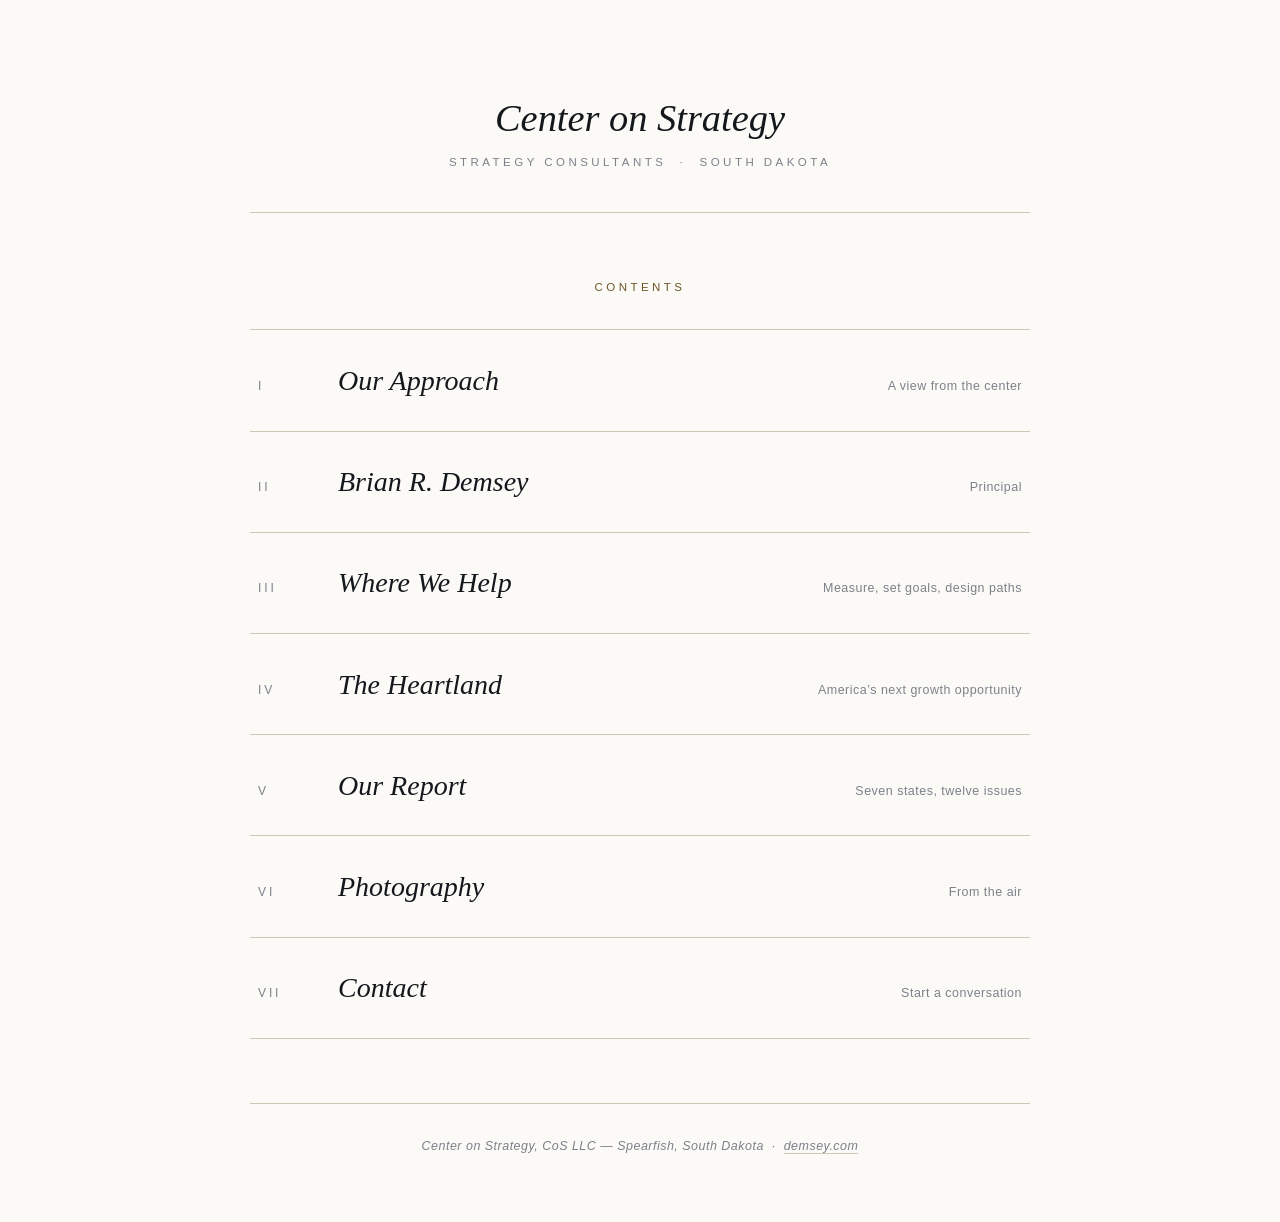
==== commit e4b8cd34: "Replace Center Of The Nation with Center on Strategy throughout Co-Authored-By: Claude Sonnet 5.5 <n" ====
--- a/public/contents.html
+++ b/public/contents.html
@@ -3,18 +3,18 @@
 <head>
   <meta charset="utf-8">
   <meta name="viewport" content="width=device-width, initial-scale=1">
-  <title>Center Of The Nation — Strategy Consultants</title>
-  <meta name="description" content="Center Of The Nation is a strategy consulting firm in the northern Black Hills of South Dakota. A 360 degree view, well researched and thought out, far from the big cities.">
+  <title>Center on Strategy — Strategy Consultants</title>
+  <meta name="description" content="Center on Strategy is a strategy consulting firm in the northern Black Hills of South Dakota. A 360 degree view, well researched and thought out, far from the big cities.">
   <meta name="author" content="Brian Demsey">
   <link rel="canonical" href="https://centeronstrategy.com/contents.html">
   <link rel="icon" href="assets/favicon.svg" type="image/svg+xml">
 
   <!-- Open Graph -->
   <meta property="og:type" content="website">
-  <meta property="og:site_name" content="Center Of The Nation">
-  <meta property="og:title" content="Center Of The Nation — Strategy Consultants">
+  <meta property="og:site_name" content="Center on Strategy">
+  <meta property="og:title" content="Center on Strategy — Strategy Consultants">
   <meta property="og:description" content="A strategy consulting firm in the northern Black Hills of South Dakota. A 360 degree view, well researched and thought out.">
-  <meta property="og:url" content="https://4458n10346w.com/">
+  <meta property="og:url" content="https://centeronstrategy.com/">
     <meta property="og:locale" content="en_US">
   <meta name="twitter:card" content="summary_large_image">
 
@@ -26,7 +26,7 @@
   <section class="view toc-view" data-view="contents">
     <div class="toc-wrap">
       <div class="toc-brand">
-        <div class="toc-brand-line">Center Of The Nation</div>
+        <div class="toc-brand-line">Center on Strategy</div>
         <div class="toc-brand-sub">Strategy Consultants &nbsp;·&nbsp; South Dakota</div>
       </div>
       <div class="toc-eyebrow">Contents</div>
@@ -82,7 +82,7 @@
         </li>
       </ol>
       <div class="toc-footer">
-        <div>Center Of The Nation, llc &mdash; Spearfish, South Dakota &nbsp;·&nbsp; <a href="https://demsey.com">demsey.com</a></div>
+        <div>Center on Strategy, CoS LLC &mdash; Spearfish, South Dakota &nbsp;·&nbsp; <a href="https://demsey.com">demsey.com</a></div>
       </div>
     </div>
   </section>
@@ -93,7 +93,7 @@
       <div class="eyebrow">I &nbsp;·&nbsp; Our Approach</div>
       <h2>A view from the center.</h2>
       <p class="opening">
-        Center Of The Nation is a strategy consulting firm in the northern Black Hills of South Dakota, a short drive from the geographic center of the United States. Stand at that point, 44°58′ north, 103°46′ west, and every direction lies open before you. Nothing pulls you east or west, north or south. That is where we begin every engagement.
+        Center on Strategy is a strategy consulting firm in the northern Black Hills of South Dakota, a short drive from the geographic center of the United States. Stand at that point, 44°58′ north, 103°46′ west, and every direction lies open before you. Nothing pulls you east or west, north or south. That is where we begin every engagement.
       </p>
 
       <h3>Three hundred sixty degrees</h3>
@@ -266,7 +266,7 @@
 
       <h3>Why it matters to us</h3>
       <p>
-        This is the work we were built for. Center Of The Nation helps communities, employers, and investors in the heartland take an honest measure of where they stand, decide where to focus, and make the case for investment with evidence rather than optimism.
+        This is the work we were built for. Center on Strategy helps communities, employers, and investors in the heartland take an honest measure of where they stand, decide where to focus, and make the case for investment with evidence rather than optimism.
       </p>
 
       <p class="fine-print">
@@ -377,8 +377,8 @@
       </p>
       <form class="inquire-form" id="contact-form" action="https://api.web3forms.com/submit" method="POST">
                 <input type="hidden" name="access_key" value="094b4d7e-981d-46a7-bbdc-254071bdde27">
-        <input type="hidden" name="subject" value="Center Of The Nation - inquiry">
-        <input type="hidden" name="from_name" value="4458n10346w.com">
+        <input type="hidden" name="subject" value="Center on Strategy - inquiry">
+        <input type="hidden" name="from_name" value="centeronstrategy.com">
         <input type="checkbox" name="botcheck" class="botcheck" tabindex="-1" autocomplete="off">
         <div class="row">
           <div class="field">
@@ -398,7 +398,7 @@
         <p class="form-note" id="form-note" role="status" aria-live="polite"></p>
       </form>
       <nav class="back-to-toc"><a href="#contents" data-nav="contents">Return to Contents</a></nav>
-      <div class="section-footer">&copy; 2026 Center Of The Nation, llc</div>
+      <div class="section-footer">&copy; 2026 CoS LLC, doing business as Center on Strategy</div>
     </div>
   </section>
 
--- a/public/site.css
+++ b/public/site.css
@@ -1,5 +1,5 @@
 /* =====================================================
-   4458n10346w.com — the geographic center of the United States
+   centeronstrategy.com — landing gate, table of contents, one reading view per section.
    Landing gate, table of contents, one reading view per section.
    Serif body, restrained brass accent, generous air.
    ===================================================== */
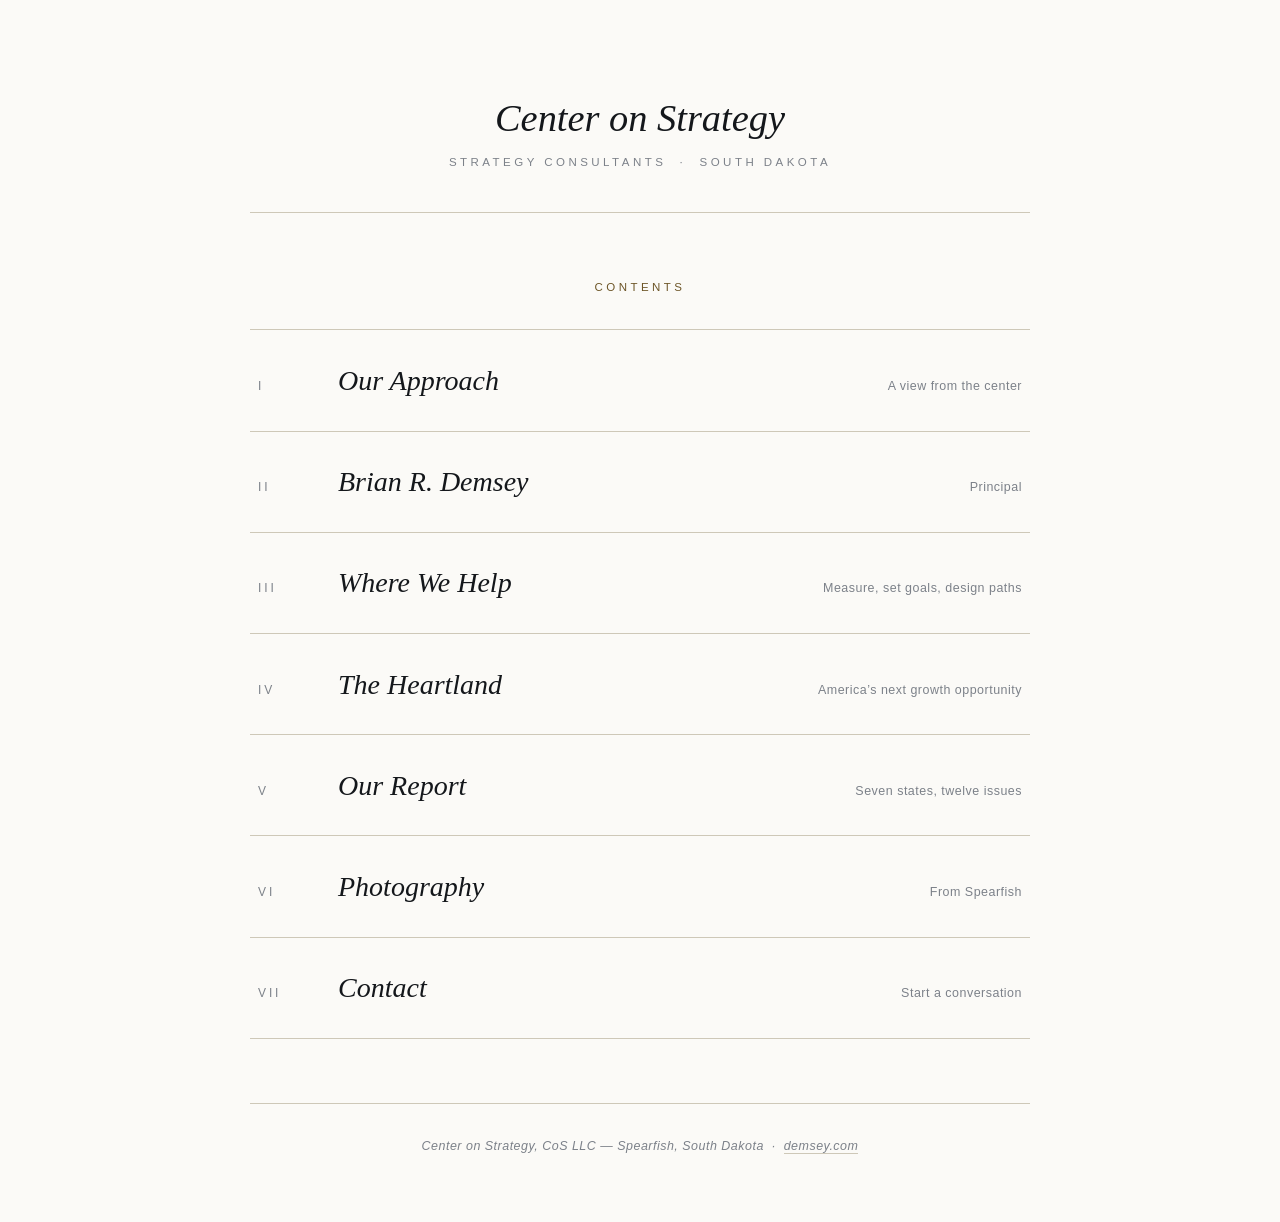
==== commit a6076685: "Photography: keep only the deer photo Co-Authored-By: Claude Sonnet 5.5 <noreply@anthropic.com> Clau" ====
--- a/public/contents.html
+++ b/public/contents.html
@@ -70,7 +70,7 @@
           <a href="#photography" data-nav="photography">
             <span class="toc-num">VI</span>
             <span class="toc-title">Photography</span>
-            <span class="toc-hint">From the air</span>
+            <span class="toc-hint">From Spearfish</span>
           </a>
         </li>
         <li>
@@ -340,28 +340,9 @@
   <section class="view section section-alt" data-view="photography">
     <div class="reading">
       <div class="eyebrow">VI &nbsp;·&nbsp; Photography</div>
-      <h2>From the air.</h2>
-      <p>
-        The view on the opening page looks down on the middle of the continent. The ring at its center marks 44°58′N 103°46′W, just east of where Montana, Wyoming, and South Dakota meet.
-      </p>
-      <p>
-        Drone photography of the marker and the surrounding prairie is coming soon.
-      </p>
-      <figure class="photo-wide">
-        <div class="map-frame">
-          <img src="photos/hero-aerial.jpg" alt="Satellite view of the western and central United States with state outlines, centered on the geographic center of the nation" loading="lazy">
-          <div class="hero-mark map-mark" aria-hidden="true"></div>
-        </div>
-        <figcaption>Satellite view centered on 44°58′N 103°46′W. Imagery: Esri, Maxar, Earthstar Geographics. State boundaries: U.S. Census Bureau.</figcaption>
-      </figure>
-      <h2 class="subhead-ground">And from the ground.</h2>
-      <figure class="photo-wide photo-deer">
+      <figure class="photo-wide photo-deer photo-only">
         <img src="photos/deer-looking-back.jpg" alt="A mule deer buck with velvet antlers looks back over its shoulder in tall grass at sunrise, with the hills of the northern Black Hills behind" width="1667" height="943" loading="lazy">
         <figcaption>Taken less than ten feet from our home in Spearfish with views to Wyoming and North Dakota.</figcaption>
-      </figure>
-      <figure class="photo-wide photo-collage">
-        <img src="photos/eschenbaum-farm-collage-alt.jpg?v=2" alt="Three photographs from 172nd Street near Orient, South Dakota: a painted rock with eyes in a pasture, a rock painted as a cat beside a harvested field, and the Eschenbaum mailbox in tall grass" loading="lazy">
-        <figcaption>Along 172nd Street, Orient, South Dakota. July 2022.</figcaption>
       </figure>
       <nav class="back-to-toc"><a href="#contents" data-nav="contents">Return to Contents</a></nav>
     </div>
--- a/public/site.css
+++ b/public/site.css
@@ -587,3 +587,4 @@
 .report-points { margin: 0 0 1.5rem 0; padding-left: 1.2rem; color: var(--ink-soft); }
 .report-points li { margin-bottom: 0.6rem; }
 .report-request { display: inline-block; font-family: var(--sans); font-size: 0.78rem; letter-spacing: 0.24em; text-transform: uppercase; padding: 0.3rem 0; }
+.photo-only { margin-top: 0; }
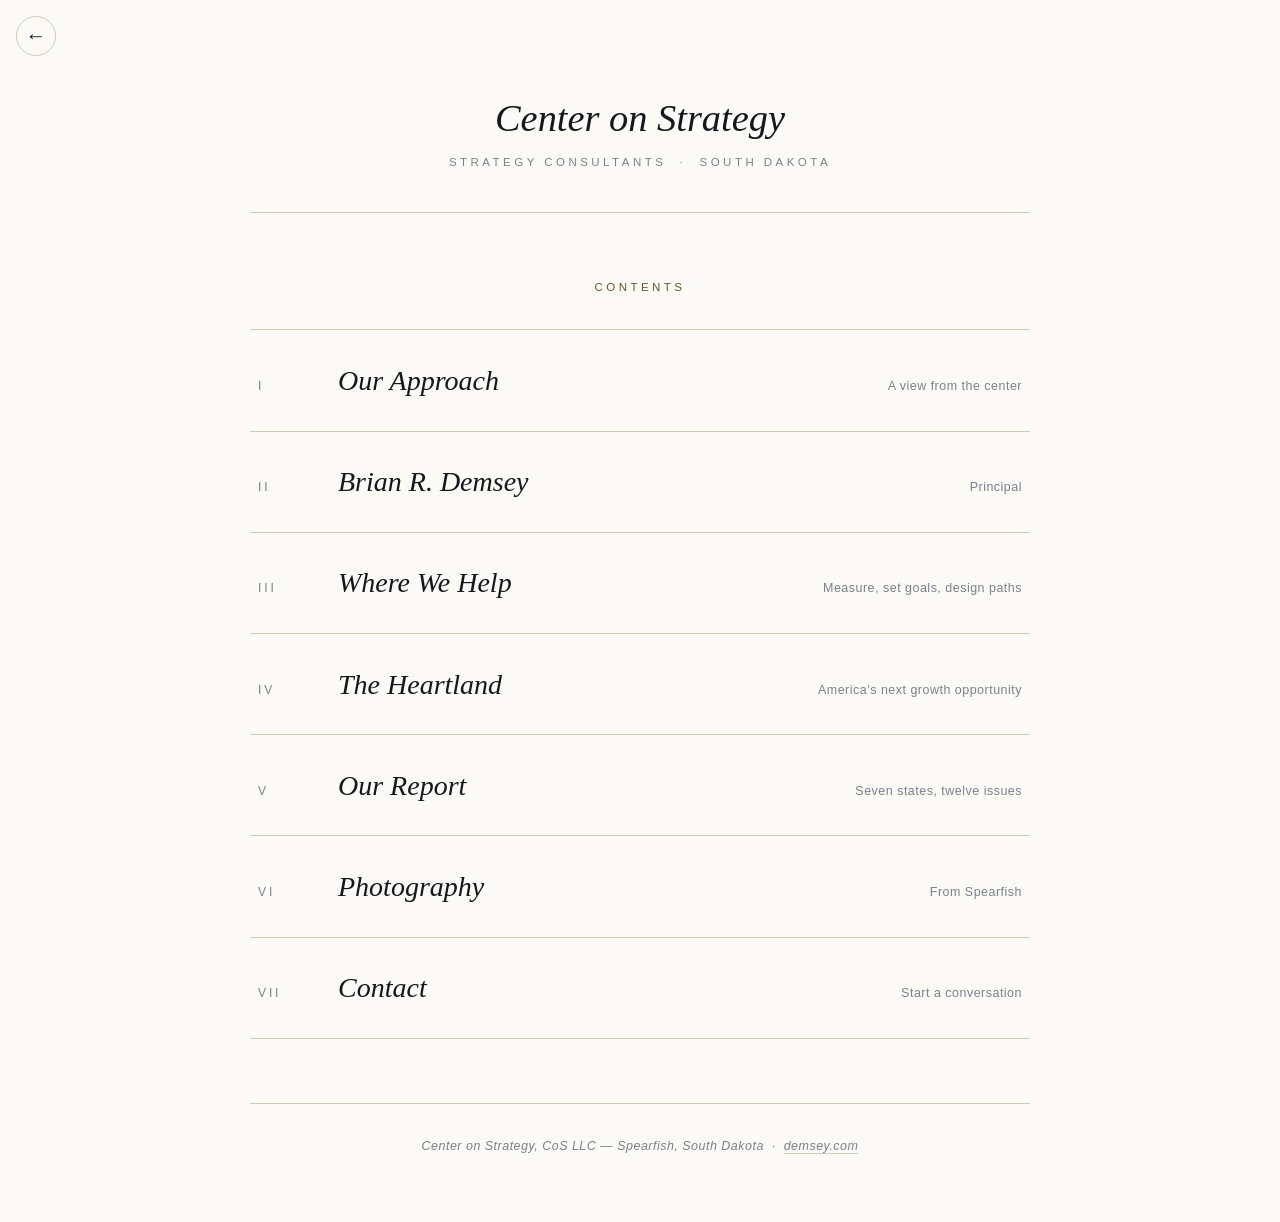
==== commit 9ce1ef8a: "Add back arrow to every page Co-Authored-By: Claude Sonnet 5.5 <noreply@anthropic.com> Claude-Sessio" ====
--- a/public/contents.html
+++ b/public/contents.html
@@ -21,6 +21,8 @@
   <link rel="stylesheet" href="site.css">
 </head>
 <body class="view-contents">
+
+  <a class="page-back" id="page-back" href="index.html" aria-label="Go back" title="Back">&#8592;</a>
 
   <!-- ===================== VIEW: TABLE OF CONTENTS ===================== -->
   <section class="view toc-view" data-view="contents">
@@ -423,6 +425,14 @@
       });
 
       show(currentFromHash(), { updateHash: false });
+
+      // Back arrow: from a section go to Contents; from Contents go to the landing page
+      document.getElementById('page-back').addEventListener('click', function (ev) {
+        if (currentFromHash() !== 'contents') {
+          ev.preventDefault();
+          show('contents', { updateHash: true });
+        }
+      });
     })();
 
     // Contact form via Web3Forms
--- a/public/site.css
+++ b/public/site.css
@@ -539,6 +539,32 @@
 .back-to-toc a:hover {
   border-bottom-color: var(--accent-deep);
   letter-spacing: 0.32em;
+}
+
+/* ===================== BACK ARROW ===================== */
+.page-back {
+  position: fixed;
+  top: 1rem;
+  left: 1rem;
+  z-index: 100;
+  width: 2.5rem;
+  height: 2.5rem;
+  display: flex;
+  align-items: center;
+  justify-content: center;
+  font-family: var(--sans);
+  font-size: 1.3rem;
+  line-height: 1;
+  color: var(--ink);
+  background: rgba(251, 250, 247, 0.92);
+  border: 1px solid var(--line);
+  border-radius: 50%;
+  transition: border-color 0.2s ease, color 0.2s ease;
+}
+.page-back:hover, .page-back:focus-visible {
+  border-color: var(--accent-deep);
+  color: var(--accent-deep);
+  outline: none;
 }
 
 /* ===================== RESPONSIVE ===================== */
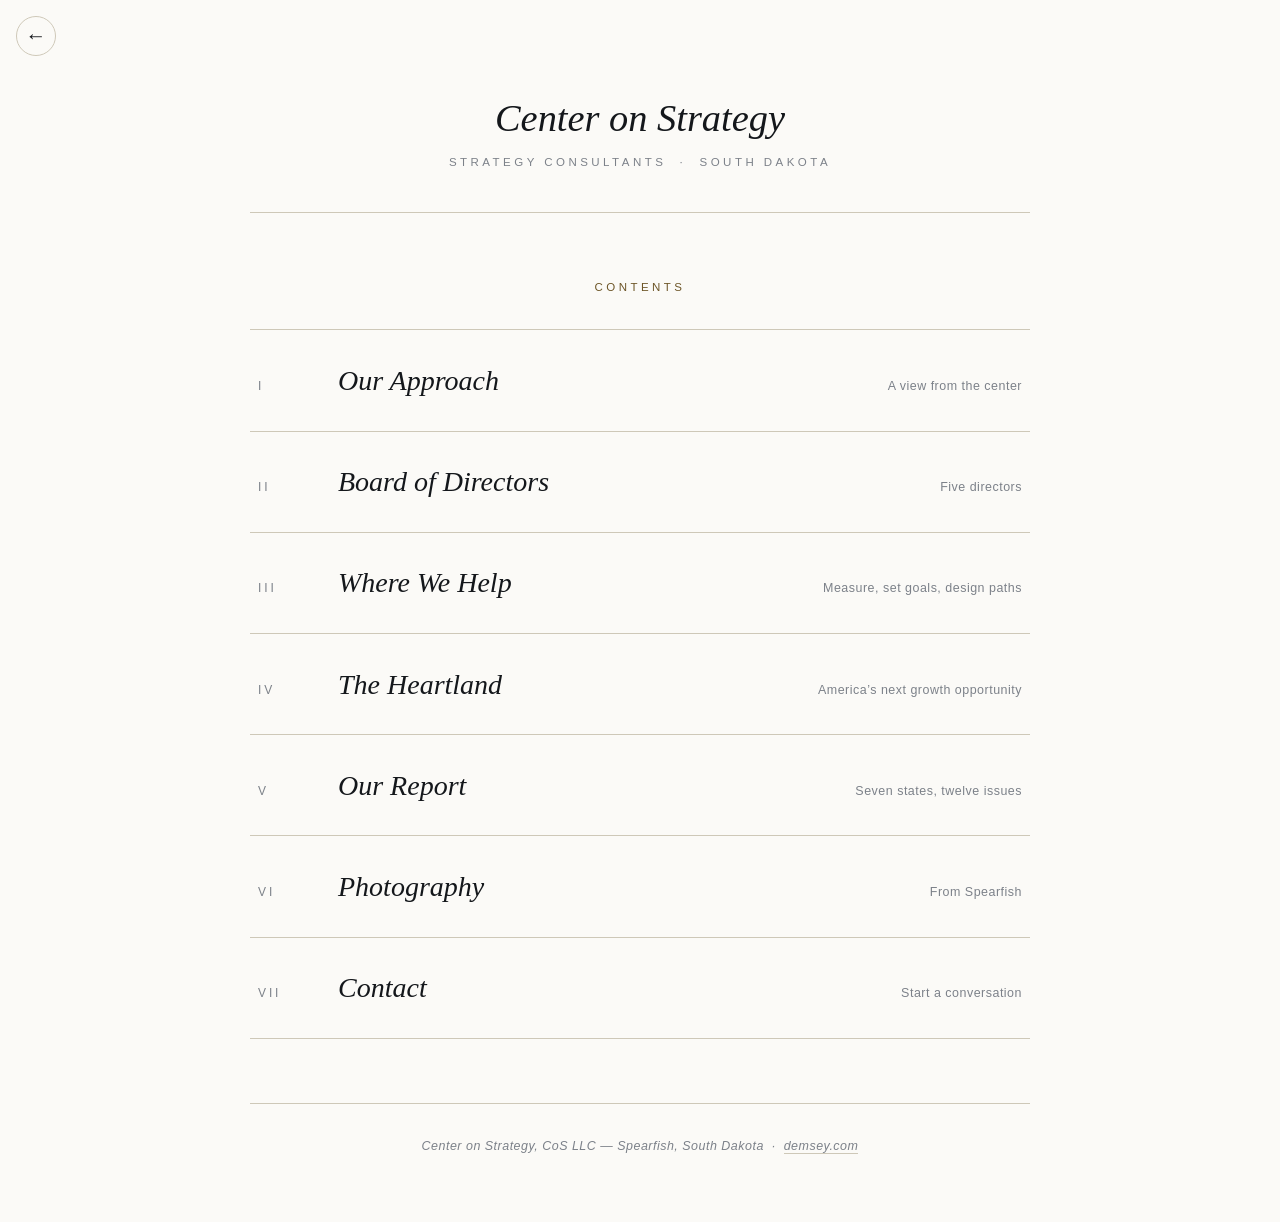
==== commit b71ea167: "Section II: Board of Directors replaces Principal page Co-Authored-By: Claude Sonnet 5.5 <noreply@an" ====
--- a/public/contents.html
+++ b/public/contents.html
@@ -43,8 +43,8 @@
         <li>
           <a href="#principal" data-nav="principal">
             <span class="toc-num">II</span>
-            <span class="toc-title">Brian R. Demsey</span>
-            <span class="toc-hint">Principal</span>
+            <span class="toc-title">Board of Directors</span>
+            <span class="toc-hint">Five directors</span>
           </a>
         </li>
         <li>
@@ -130,45 +130,34 @@
   <!-- ===================== VIEW: II · BRIAN R. DEMSEY ===================== -->
   <section class="view section section-alt" data-view="principal">
     <div class="reading">
-      <div class="eyebrow">II &nbsp;·&nbsp; Principal</div>
-      <h2>Brian R. Demsey.</h2>
-      <p class="opening">
-        For decades Brian has built things from a blank page: firms, systems, and companies. An actuary by training, he measures the risk before he takes it.
-      </p>
-      <p>Six examples show the range of the work.</p>
-
-      <h3>An actuarial consulting firm, from scratch</h3>
-      <p>
-        He founded Brian R. Demsey &amp; Associates and built it from scratch into a practice providing actuarial consulting and technology advice to clients in insurance, healthcare, and financial services.
-      </p>
-
-      <h3>Demsey, Filliger &amp; Associates</h3>
-      <p>
-        The firm went on to provide actuarial services to more than 400 public sector entities, valuing the health and retirement benefits they had promised their employees and helping them plan to pay for them.
-      </p>
-
-      <h3>Partner, Ernst &amp; Young</h3>
-      <p>
-        For years he was a partner with Ernst &amp; Young, where he built a practice and managed a team of actuaries and executive compensation consultants.
-      </p>
-
-      <h3>The first benefits portal in the Fortune 100</h3>
-      <p>
-        He led the building of a unified benefits portal that gave employees one place to see and manage their benefits. It was the first of its kind among Fortune 100 companies.
-      </p>
-
-      <h3>RemoteNet Corporation</h3>
-      <p>
-        He founded RemoteNet to manage the computer networks of small companies remotely, giving them dependable support without an IT department of their own. Northrop Grumman also retained its services.
-      </p>
-
-      <h3>Hallucinations.cloud</h3>
-      <p>
-        His current venture puts the same question to eight leading AI language models at once, compares their answers, and derives the most accurate response. It is a practical answer to a troubling problem: machines that answer with complete confidence and are sometimes wrong.
-      </p>
-
-      <p class="fine-print">
-        Brian Demsey is the author of <em>I Found the Bug! What AI Gets Right, What It Gets Wrong, and What We Can Do About It</em> (BRD Press, 2026). He has served on the boards of the Beckman Laser Institute, the Children's Hospital at Mission Viejo, and the Capistrano Unified School District, and lives in Spearfish, South Dakota.
+      <div class="eyebrow">II &nbsp;·&nbsp; Board of Directors</div>
+      <h2>Board of Directors.</h2>
+
+      <h3>Joe B. Jorgensen</h3>
+      <p class="director-title"><em>Director</em></p>
+      <p>
+        A Spearfish landowner and developer and a past president of the Spearfish Economic Development Corporation.
+      </p>
+
+      <h3>Kay S. Jorgensen</h3>
+      <p class="director-title"><em>Director</em></p>
+      <p>
+        Kay Jorgensen was born in Winner and raised in Witten, South Dakota. She served twelve years in the South Dakota House of Representatives, sat on the South Dakota Board of Regents, and served nearly two decades on the board of Black Hills Corporation, including as presiding director. She chairs the board that oversees South Dakota Public Broadcasting, is a director of the Crazy Horse Memorial Foundation, and leads KSJ Enterprises, LLC, a consulting and real estate development firm in Spearfish. She was inducted into the South Dakota Hall of Fame in 2014.
+      </p>
+
+      <h3>Christopher Pangburn</h3>
+      <p class="director-title"><em>Director</em></p>
+
+      <h3>Jesse Horstmann</h3>
+      <p class="director-title"><em>Director</em></p>
+      <p>
+        A Spearfish home builder with Legacy Builders.
+      </p>
+
+      <h3>Brian R. Demsey</h3>
+      <p class="director-title"><em>Director</em></p>
+      <p>
+        For decades Brian has built things from a blank page: firms, systems, and companies. An actuary by training, he founded Brian R. Demsey &amp; Associates and Demsey, Filliger &amp; Associates, and was a partner at Ernst &amp; Young. He is the author of <em>I Found the Bug!</em> (BRD Press, 2026), has served on the boards of the Beckman Laser Institute, the Children's Hospital at Mission Viejo, and the Capistrano Unified School District, and lives in Spearfish, South Dakota.
       </p>
 
       <nav class="back-to-toc"><a href="#contents" data-nav="contents">Return to Contents</a></nav>
--- a/public/site.css
+++ b/public/site.css
@@ -614,3 +614,5 @@
 .report-points li { margin-bottom: 0.6rem; }
 .report-request { display: inline-block; font-family: var(--sans); font-size: 0.78rem; letter-spacing: 0.24em; text-transform: uppercase; padding: 0.3rem 0; }
 .photo-only { margin-top: 0; }
+
+.director-title{margin:-.4rem 0 .6rem;color:#7C8189;font-size:.95em}
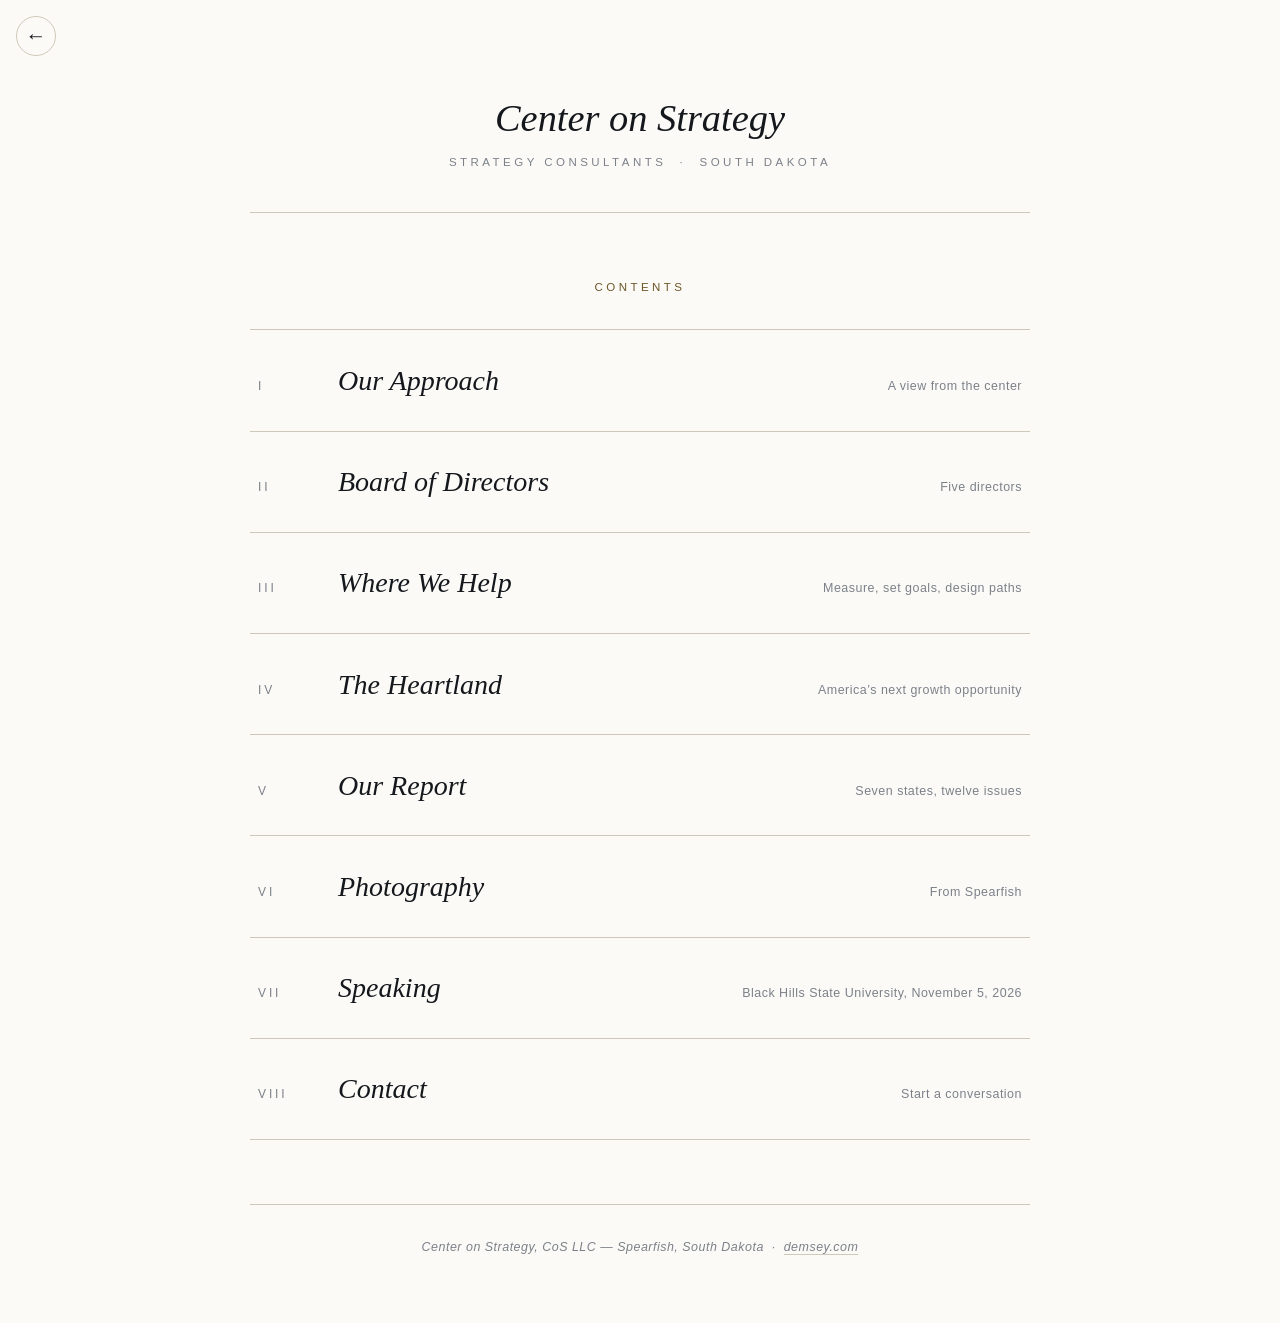
==== commit 9186f237: "Add Speaking section: BHSU President's Speaker Series panel, Nov 5, 2026 Co-Authored-By: Claude Sonn" ====
--- a/public/contents.html
+++ b/public/contents.html
@@ -76,8 +76,15 @@
           </a>
         </li>
         <li>
+          <a href="#speaking" data-nav="speaking">
+            <span class="toc-num">VII</span>
+            <span class="toc-title">Speaking</span>
+            <span class="toc-hint">Black Hills State University, November 5, 2026</span>
+          </a>
+        </li>
+        <li>
           <a href="#contact" data-nav="contact">
-            <span class="toc-num">VII</span>
+            <span class="toc-num">VIII</span>
             <span class="toc-title">Contact</span>
             <span class="toc-hint">Start a conversation</span>
           </a>
@@ -339,10 +346,63 @@
     </div>
   </section>
 
-  <!-- ===================== VIEW: VII · CONTACT ===================== -->
+  <!-- ===================== VIEW: VII · SPEAKING ===================== -->
+  <section class="view section section-alt" data-view="speaking">
+    <div class="reading">
+      <div class="eyebrow">VII &nbsp;·&nbsp; Speaking</div>
+      <h2>President&rsquo;s Speaker Series on Civil Discourse and Complex Challenges.</h2>
+      <p class="opening">
+        Brian R. Demsey joined a panel at Black Hills State University on November 5, 2026, in the opening session of the series, &ldquo;Energy, Innovation and the Environment.&rdquo;
+      </p>
+      <figure class="photo-wide photo-cover">
+        <img src="photos/bhsu-speaker-series-panel.jpg" alt="Brian R. Demsey, Congressman Dusty Johnson and Black Hills State University President Steve Elliot standing together on a staircase" width="680" height="1181" loading="lazy">
+        <figcaption>Left to right: Brian R. Demsey, Congressman Dusty Johnson, and Black Hills State University President Steve Elliot.</figcaption>
+      </figure>
+
+      <h3>The event</h3>
+      <p>
+        The session examined the intersection of artificial intelligence, energy production and innovation, with a focus on how leaders balance technological advancement with environmental responsibility. Panelists and attendees explored how policymakers, researchers and industry leaders can work together to foster innovation while addressing resource and sustainability challenges.
+      </p>
+      <ul class="report-points">
+        <li>Date and time: November 5, 2026, 6:00 p.m.</li>
+        <li>Place: Black Hills State University, Rapid City campus</li>
+        <li>Moderator: Congressman Dusty Johnson, South Dakota&rsquo;s lone U.S. representative</li>
+        <li>Host: BHSU Center for Civic Engagement, in partnership with the South Dakota Board of Regents schools</li>
+        <li>Admission: free and open to the public</li>
+      </ul>
+
+      <h3>About the series</h3>
+      <p>
+        The President&rsquo;s Speaker Series on Civil Discourse and Complex Challenges is a statewide set of interactive conversations on some of the most important issues facing the nation and the world. Panels bring together faculty, students, policymakers and industry leaders, and emphasize leadership, critical thinking and civil discourse.
+      </p>
+      <p>
+        Sessions are facilitated by Congressman Dusty Johnson, who also serves as George McGovern Visiting Professor of Public Service at Dakota Wesleyan University.
+      </p>
+      <p>Sessions that follow the opening event:</p>
+      <ul class="report-points">
+        <li>America and an Evolving World (January)</li>
+        <li>Reimagining Rural Health (February)</li>
+        <li>Rethinking College Athletics (early March)</li>
+        <li>Strengthening South Dakota&rsquo;s Economic Future (March)</li>
+        <li>Teaching, Learning &amp; Civil Discourse (April)</li>
+      </ul>
+
+      <h3>Why it mattered to the Center on Strategy</h3>
+      <p>
+        We were pleased to receive the invitation. For decades as an actuary consulting on benefits strategies, and now as a more general strategist, Brian and his staff have been required to balance the objectives of organizations and recipients.
+      </p>
+      <p>
+        His considerable strength has been to bring together parties from different sectors of the community, each with their agendas, and find the common ground, the center of their interests and goals. The process in the beginning seems daunting and unattainable, but reasonable people can arrive at a rational plan to meet individual goals.
+      </p>
+
+      <nav class="back-to-toc"><a href="#contents" data-nav="contents">Return to Contents</a></nav>
+    </div>
+  </section>
+
+  <!-- ===================== VIEW: VIII · CONTACT ===================== -->
   <section class="view section" data-view="contact">
     <div class="reading">
-      <div class="eyebrow">VII &nbsp;·&nbsp; Contact</div>
+      <div class="eyebrow">VIII &nbsp;·&nbsp; Contact</div>
       <h2>Start a conversation.</h2>
       <p>
         Tell us a little about the decision in front of you. Messages come directly to Brian Demsey in Spearfish, South Dakota, and every one receives a reply.
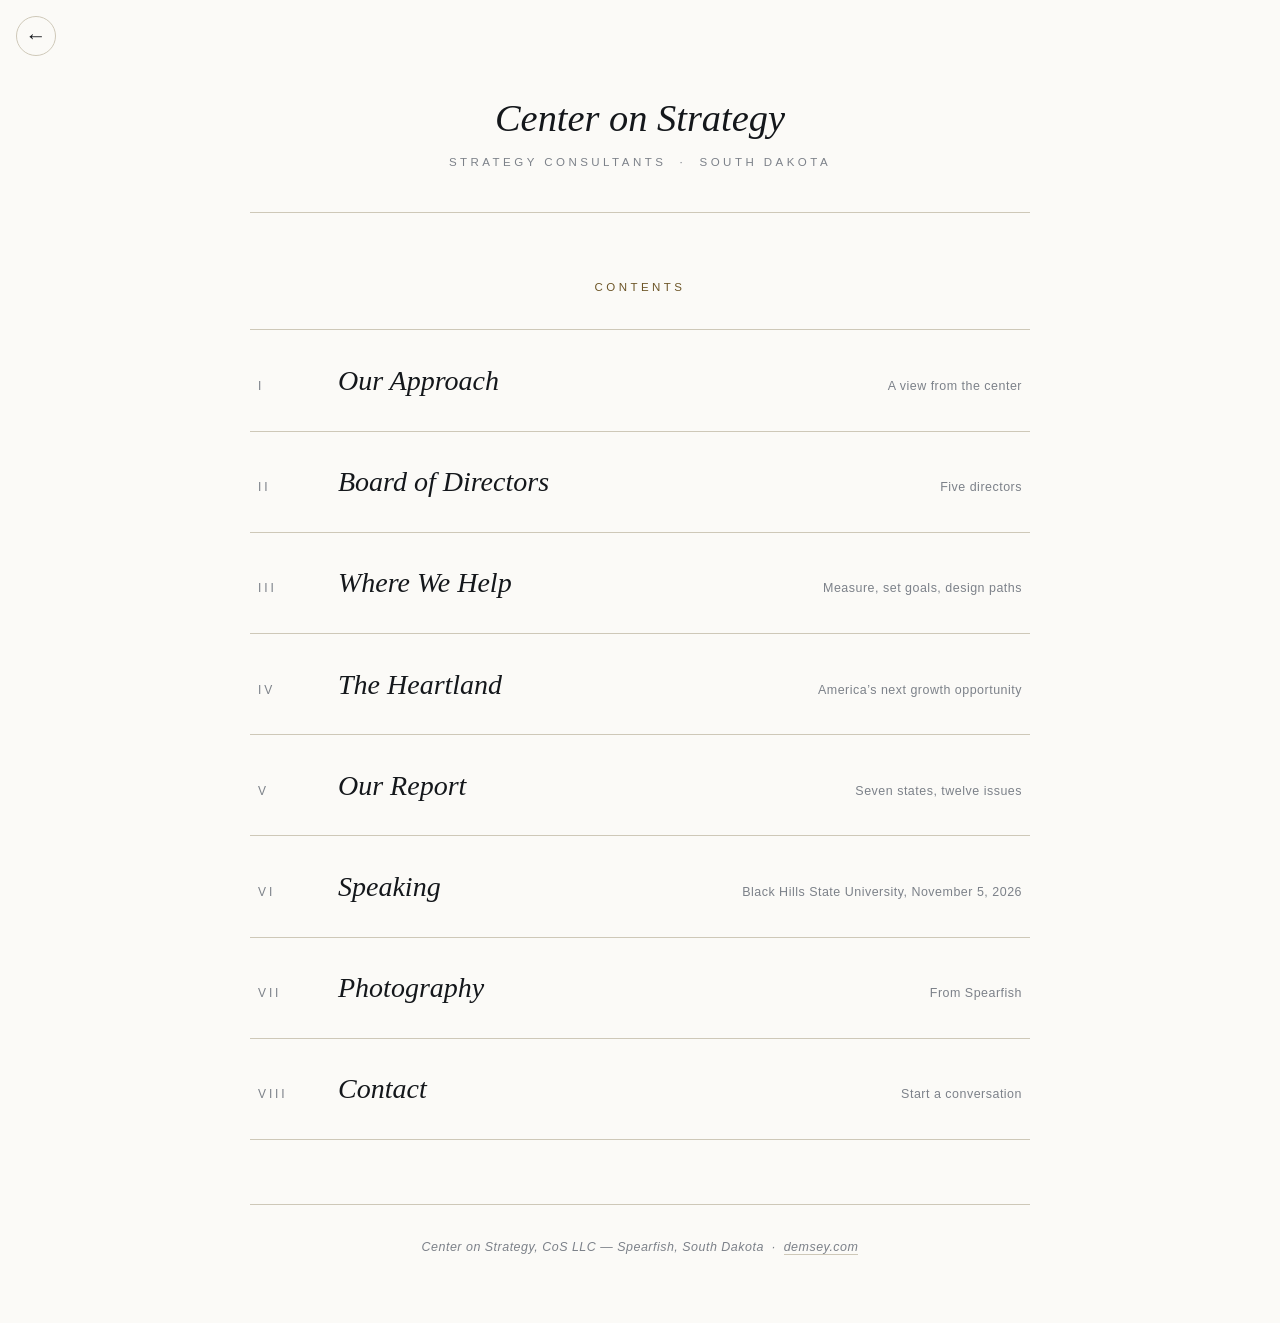
==== commit c6fdf93d: "Place Speaking (VI) before Photography (VII) Co-Authored-By: Claude Sonnet 5.5 <noreply@anthropic.co" ====
--- a/public/contents.html
+++ b/public/contents.html
@@ -69,17 +69,17 @@
           </a>
         </li>
         <li>
+          <a href="#speaking" data-nav="speaking">
+            <span class="toc-num">VI</span>
+            <span class="toc-title">Speaking</span>
+            <span class="toc-hint">Black Hills State University, November 5, 2026</span>
+          </a>
+        </li>
+        <li>
           <a href="#photography" data-nav="photography">
-            <span class="toc-num">VI</span>
+            <span class="toc-num">VII</span>
             <span class="toc-title">Photography</span>
             <span class="toc-hint">From Spearfish</span>
-          </a>
-        </li>
-        <li>
-          <a href="#speaking" data-nav="speaking">
-            <span class="toc-num">VII</span>
-            <span class="toc-title">Speaking</span>
-            <span class="toc-hint">Black Hills State University, November 5, 2026</span>
           </a>
         </li>
         <li>
@@ -334,22 +334,10 @@
     </div>
   </section>
 
-  <!-- ===================== VIEW: VI · PHOTOGRAPHY ===================== -->
-  <section class="view section section-alt" data-view="photography">
-    <div class="reading">
-      <div class="eyebrow">VI &nbsp;·&nbsp; Photography</div>
-      <figure class="photo-wide photo-deer photo-only">
-        <img src="photos/deer-looking-back.jpg" alt="A mule deer buck with velvet antlers looks back over its shoulder in tall grass at sunrise, with the hills of the northern Black Hills behind" width="1667" height="943" loading="lazy">
-        <figcaption>Taken less than ten feet from our home in Spearfish with views to Wyoming and North Dakota.</figcaption>
-      </figure>
-      <nav class="back-to-toc"><a href="#contents" data-nav="contents">Return to Contents</a></nav>
-    </div>
-  </section>
-
-  <!-- ===================== VIEW: VII · SPEAKING ===================== -->
+  <!-- ===================== VIEW: VI · SPEAKING ===================== -->
   <section class="view section section-alt" data-view="speaking">
     <div class="reading">
-      <div class="eyebrow">VII &nbsp;·&nbsp; Speaking</div>
+      <div class="eyebrow">VI &nbsp;·&nbsp; Speaking</div>
       <h2>President&rsquo;s Speaker Series on Civil Discourse and Complex Challenges.</h2>
       <p class="opening">
         Brian R. Demsey joined a panel at Black Hills State University on November 5, 2026, in the opening session of the series, &ldquo;Energy, Innovation and the Environment.&rdquo;
@@ -395,6 +383,18 @@
         His considerable strength has been to bring together parties from different sectors of the community, each with their agendas, and find the common ground, the center of their interests and goals. The process in the beginning seems daunting and unattainable, but reasonable people can arrive at a rational plan to meet individual goals.
       </p>
 
+      <nav class="back-to-toc"><a href="#contents" data-nav="contents">Return to Contents</a></nav>
+    </div>
+  </section>
+
+  <!-- ===================== VIEW: VII · PHOTOGRAPHY ===================== -->
+  <section class="view section section-alt" data-view="photography">
+    <div class="reading">
+      <div class="eyebrow">VII &nbsp;·&nbsp; Photography</div>
+      <figure class="photo-wide photo-deer photo-only">
+        <img src="photos/deer-looking-back.jpg" alt="A mule deer buck with velvet antlers looks back over its shoulder in tall grass at sunrise, with the hills of the northern Black Hills behind" width="1667" height="943" loading="lazy">
+        <figcaption>Taken less than ten feet from our home in Spearfish with views to Wyoming and North Dakota.</figcaption>
+      </figure>
       <nav class="back-to-toc"><a href="#contents" data-nav="contents">Return to Contents</a></nav>
     </div>
   </section>
